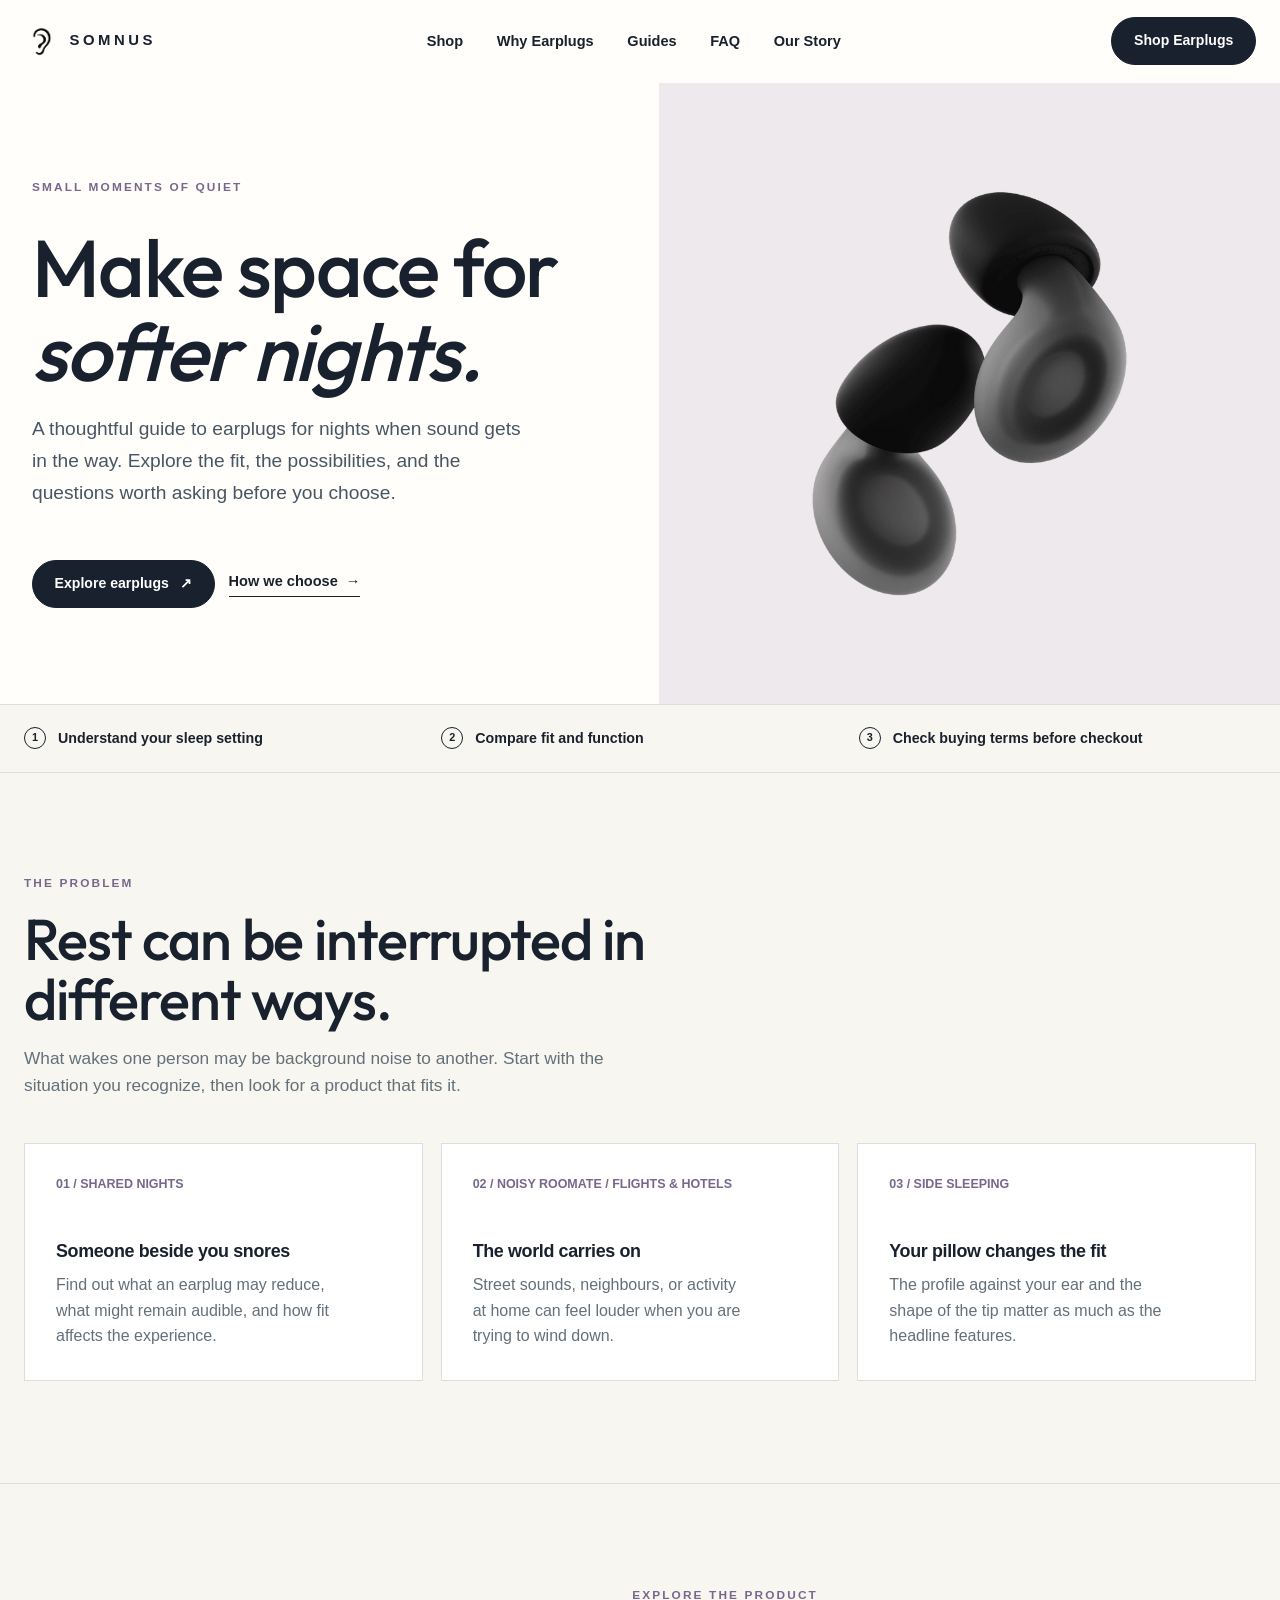
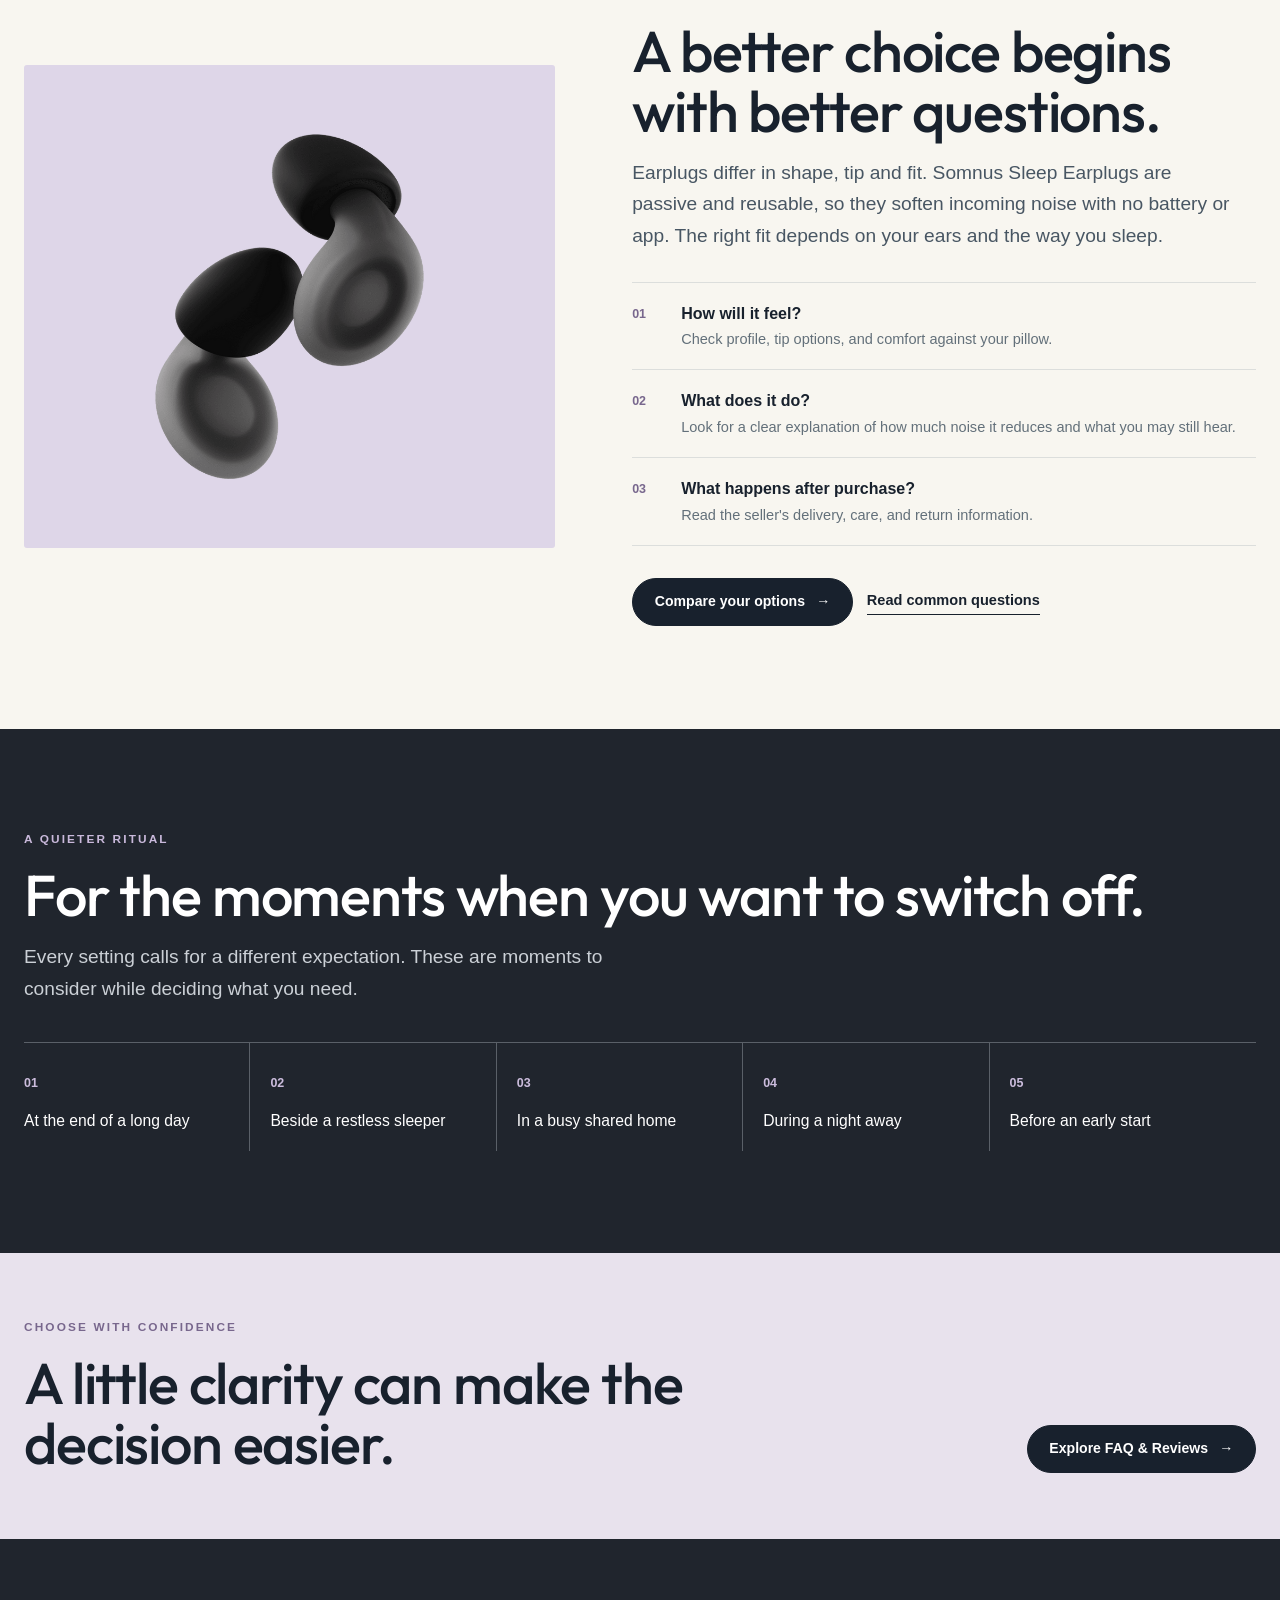
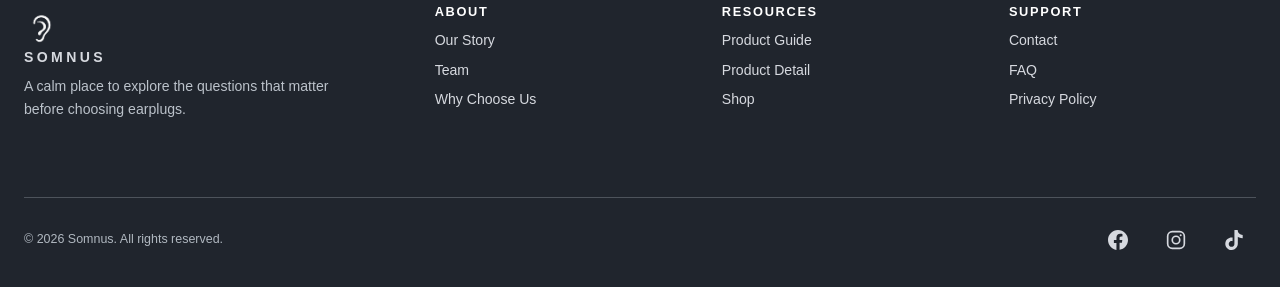
==== index.html @ 913a4a68 "12_nov_removal and updating of content for faq & index pages" ====
<!doctype html>
<html lang="en" class="no-js">
<head>
  <meta charset="utf-8">
  <meta name="viewport" content="width=device-width,initial-scale=1">
  <meta name="description" content="Explore earplugs, understand fit and sound expectations, and choose a calmer bedtime routine with clear answers before you buy.">
  <title>Somnus | A quieter night starts here</title>
  <link rel="icon" type="image/png" href="images/ear-mark.png">
  <link rel="preconnect" href="https://fonts.googleapis.com">
  <link rel="preconnect" href="https://fonts.gstatic.com" crossorigin>
  <link rel="stylesheet" href="https://fonts.googleapis.com/css2?family=Outfit:wght@400..700&amp;display=swap">
  <link rel="stylesheet" href="styles/site.css">
  <script src="js/main.js" defer></script>
</head>
<body>
  <a class="skip-link" href="#main">Skip to content</a>
  <header class="site-header" data-site-header>
    <nav class="navbar glass" aria-label="Main">
      <button class="navbar__toggle" type="button" aria-expanded="false" aria-controls="site-menu" hidden>
        <span class="navbar__toggle-icon" aria-hidden="true"></span>
        <span class="navbar__toggle-label visually-hidden">Menu</span>
      </button>
      <a class="navbar__logo" href="index.html">
        <img class="navbar__logo-img" src="images/ear-mark.png" alt="Somnus home" width="120" height="32">
        <span class="navbar__logo-text" aria-hidden="true">Somnus</span>
      </a>
      <div class="navbar__menu" id="site-menu">
        <ul class="navbar__links">
          <li class="navbar__item"><a class="navbar__link" href="shop.html">Shop</a></li>
          <li class="navbar__item"><a class="navbar__link" href="why-choose-us.html">Why Earplugs</a></li>
          <li class="navbar__item"><a class="navbar__link" href="product-guide.html">Guides</a></li>
          <li class="navbar__item"><a class="navbar__link" href="faq-reviews.html">FAQ</a></li>
          <li class="navbar__item"><a class="navbar__link" href="our-story.html">Our Story</a></li>
        </ul>
      </div>
      <a class="navbar__cta btn btn--primary" href="product-detail.html">Shop Earplugs</a>
    </nav>
  </header>
  <main id="main">
    <section class="hero" aria-labelledby="hero-title">
      <div class="hero-copy">
        <span class="eyebrow">Small moments of quiet</span>
        <h1 id="hero-title">Make space for <em>softer nights.</em></h1>
        <p class="lead">A thoughtful guide to earplugs for nights when sound gets in the way. Explore the fit, the possibilities, and the questions worth asking before you choose.</p>
        <div class="actions"><a class="button dark" href="#earplugs">Explore earplugs <span aria-hidden="true">↗</span></a><a class="text-link" href="why-choose-us.html">How we choose <span aria-hidden="true">→</span></a></div>
      </div>
      <div class="hero-art">
        <img src="images/product/dream-black-1.png">
      </div>
    </section>
    <div class="trust-strip" aria-label="What this website helps you do">
      <div class="wrap trust-inner">
        <div class="trust-item"><b aria-hidden="true">1</b>Understand your sleep setting</div>
        <div class="trust-item"><b aria-hidden="true">2</b>Compare fit and function</div>
        <div class="trust-item"><b aria-hidden="true">3</b>Check buying terms before checkout</div>
      </div>
    </div>
    <section class="section" aria-labelledby="moments-heading">
      <div class="wrap">
        <div class="section-head"><span class="eyebrow">The problem</span><h2 id="moments-heading">Rest can be interrupted in different ways.</h2><p>What wakes one person may be background noise to another. Start with the situation you recognize, then look for a product that fits it.</p></div>
        <div class="cards-3">
          <article class="scenario"><span class="num">01 / SHARED NIGHTS</span><div><h3>Someone beside you snores</h3><p>Find out what an earplug may reduce, what might remain audible, and how fit affects the experience.</p></div></article>
          <article class="scenario"><span class="num">02 / NOISY ROOMATE / FLIGHTS & HOTELS</span><div><h3>The world carries on</h3><p>Street sounds, neighbours, or activity at home can feel louder when you are trying to wind down.</p></div></article>
          <article class="scenario"><span class="num">03 / SIDE SLEEPING</span><div><h3>Your pillow changes the fit</h3><p>The profile against your ear and the shape of the tip matter as much as the headline features.</p></div></article>
        </div>
      </div>
    </section>
    <section class="section thin-rule" id="earplugs" aria-labelledby="product-heading">
      <div class="wrap feature-split">
        <div class="feature-art"><img src="images/product/dream-black-1.png" loading="lazy" alt="Unbranded earplug concept showing the outer shape and soft ear tips"></div>
        <div>
          <span class="eyebrow">Explore the product</span>
          <h2 id="product-heading">A better choice begins with better questions.</h2>
          <p class="lead">Earplugs differ in shape, tip and fit. Somnus Sleep Earplugs are passive and reusable, so they soften incoming noise with no battery or app. The right fit depends on your ears and the way you sleep.</p>
          <ol class="feature-list">
            <li><span class="number">01</span><div><strong>How will it feel?</strong><p>Check profile, tip options, and comfort against your pillow.</p></div></li>
            <li><span class="number">02</span><div><strong>What does it do?</strong><p>Look for a clear explanation of how much noise it reduces and what you may still hear.</p></div></li>
            <li><span class="number">03</span><div><strong>What happens after purchase?</strong><p>Read the seller's delivery, care, and return information.</p></div></li>
          </ol>
          <div class="actions"><a class="button dark" href="why-choose-us.html">Compare your options <span aria-hidden="true">→</span></a><a class="text-link" href="faq-reviews.html">Read common questions</a></div>
        </div>
      </div>
    </section>
    <section class="section dark-panel" aria-labelledby="night-heading">
      <div class="wrap">
        <span class="eyebrow light">A quieter ritual</span><h2 id="night-heading">For the moments when you want to switch off.</h2>
        <p class="lead">Every setting calls for a different expectation. These are moments to consider while deciding what you need.</p>
        <div class="moments">
          <div class="moment"><span>01</span><p>At the end of a long day</p></div>
          <div class="moment"><span>02</span><p>Beside a restless sleeper</p></div>
          <div class="moment"><span>03</span><p>In a busy shared home</p></div>
          <div class="moment"><span>04</span><p>During a night away</p></div>
          <div class="moment"><span>05</span><p>Before an early start</p></div>
        </div>
      </div>
    </section>
    <section class="cta-band" aria-labelledby="cta-title">
      <div class="wrap cta-inner"><div><span class="eyebrow">Choose with confidence</span><h2 id="cta-title">A little clarity can make the decision easier.</h2></div><a class="button dark" href="faq-reviews.html">Explore FAQ &amp; Reviews <span aria-hidden="true">→</span></a></div>
    </section>
  </main>
  <footer class="footer">
    <div class="wrap">
      <div class="footer-top">
        <div>
          <a class="brand" href="index.html"><img src="images/ear-mark.png" alt="">SOMNUS</a>
          <p>A calm place to explore the questions that matter before choosing earplugs.</p>
        </div>
        <div>
          <h3>About</h3>
          <a href="our-story.html">Our Story</a>
          <a href="team.html">Team</a>
          <a href="why-choose-us.html">Why Choose Us</a>
        </div>
        <div>
          <h3>Resources</h3>
          <a href="product-guide.html">Product Guide</a>
          <a href="product-detail.html">Product Detail</a>
          <a href="shop.html">Shop</a>
        </div>
        <div>
          <h3>Support</h3>
          <a href="contact.html">Contact</a>
          <a href="faq-reviews.html">FAQ</a>
          <a href="privacy-policy.html">Privacy Policy</a>
        </div>
      </div>
      <div class="footer-bottom">
        <span>&copy; 2026 Somnus. All rights reserved.</span>
        <div class="footer-social">
          <a href="#" aria-label="Somnus on Facebook"><svg viewBox="0 0 24 24" width="20" height="20" fill="currentColor" aria-hidden="true"><path d="M24 12.073c0-6.627-5.373-12-12-12s-12 5.373-12 12c0 5.99 4.388 10.954 10.125 11.854v-8.385H7.078v-3.47h3.047V9.43c0-3.007 1.792-4.795 4.533-4.795 1.312 0 2.686.235 2.686.235v2.953H15.83c-1.491 0-1.956.925-1.956 1.874v2.25h3.328l-.532 3.47h-2.796v8.385C19.612 23.027 24 18.062 24 12.073z"/></svg></a>
          <a href="#" aria-label="Somnus on Instagram"><svg viewBox="0 0 24 24" width="20" height="20" fill="none" stroke="currentColor" stroke-width="2" aria-hidden="true"><rect x="2" y="2" width="20" height="20" rx="5.5"/><circle cx="12" cy="12" r="4.5"/><circle cx="17.6" cy="6.4" r="1.2" fill="currentColor" stroke="none"/></svg></a>
          <a href="#" aria-label="Somnus on TikTok"><svg viewBox="0 0 24 24" width="20" height="20" fill="currentColor" aria-hidden="true"><path d="M12.525.02c1.31-.02 2.61-.01 3.91-.02.08 1.53.63 3.09 1.75 4.17 1.12 1.11 2.7 1.62 4.24 1.79v4.03c-1.44-.05-2.89-.35-4.2-.97-.57-.26-1.1-.59-1.62-.93-.01 2.92.01 5.84-.02 8.75-.08 1.4-.54 2.79-1.35 3.94-1.31 1.92-3.58 3.17-5.91 3.21-1.43.08-2.86-.31-4.08-1.03-2.02-1.19-3.44-3.37-3.65-5.71-.02-.5-.03-1-.01-1.49.18-1.9 1.12-3.72 2.58-4.96 1.66-1.44 3.98-2.13 6.15-1.72.02 1.48-.04 2.96-.04 4.44-.99-.32-2.15-.23-3.02.37-.63.41-1.11 1.04-1.36 1.75-.21.51-.15 1.07-.14 1.61.24 1.64 1.82 3.02 3.5 2.87 1.12-.01 2.19-.66 2.77-1.61.19-.33.4-.67.41-1.06.1-1.79.06-3.57.07-5.36.01-4.03-.01-8.05.02-12.07z"/></svg></a>
        </div>
      </div>
    </div>
  </footer>
</body>
</html>
---- styles/site.css ----
:root {
  --ink:#18212d; --muted:#63707a; --cream:#f8f6f0; --paper:#fffefa;
  --line:#dcdedc; --lavender:#ded6e8; --lavender-deep:#78678d; --sage:#e7ebe3;
  --night:#20252d; --font-display:Outfit,ui-sans-serif,-apple-system,BlinkMacSystemFont,"Segoe UI",sans-serif; --white:#fff; --max:1240px;
}
* { box-sizing:border-box; }
html { scroll-behavior:smooth; }
body { margin:0; color:var(--ink); background:var(--cream); font-family:Inter,ui-sans-serif,-apple-system,BlinkMacSystemFont,"Segoe UI",sans-serif; line-height:1.6; }
img { display:block; max-width:100%; }
a { color:inherit; }
button { font:inherit; }
:focus-visible { outline:3px solid var(--lavender-deep); outline-offset:4px; }
.skip-link { position:absolute; top:-4rem; left:1rem; z-index:100; background:var(--ink); color:white; padding:.6rem 1rem; }
.skip-link:focus { top:1rem; }
.wrap { width:min(calc(100% - 48px),var(--max)); margin-inline:auto; }
.site-header { position:sticky; top:0; z-index:50; background:rgba(248,246,240,.96); backdrop-filter:blur(12px); border-bottom:1px solid var(--line); }
.header-inner { height:82px; display:flex; justify-content:space-between; align-items:center; gap:2rem; }
.brand { display:inline-flex; gap:.65rem; align-items:center; text-decoration:none; font-weight:750; font-size:.93rem; letter-spacing:.24em; white-space:nowrap; }
.brand img { width:35px; height:35px; object-fit:contain; }
.nav { display:flex; align-items:center; gap:2.1rem; }
.nav a:not(.button) { font-size:.91rem; font-weight:600; text-decoration:none; padding:8px 0; border-bottom:1px solid transparent; }
.nav a:not(.button):hover,.nav a[aria-current="page"] { border-color:var(--ink); }
.menu-toggle { display:none; background:none; border:0; padding:10px; cursor:pointer; }
.menu-toggle span { display:block; width:24px; height:2px; background:var(--ink); margin:5px 0; }
.button { display:inline-flex; align-items:center; justify-content:center; gap:.7rem; min-height:48px; padding:.75rem 1.35rem; border-radius:100px; font-size:.88rem; font-weight:700; line-height:1.1; text-decoration:none; border:1px solid var(--ink); cursor:pointer; transition:transform .2s,background .2s,color .2s; }
.button:hover { transform:translateY(-2px); }
.button.dark { background:var(--ink); color:white; }
.button.dark:hover { background:#3c4653; }
.button.light { background:transparent; color:var(--ink); }
.button.light:hover { background:var(--paper); }
.button.white { background:white; color:var(--ink); border-color:white; }
.eyebrow { display:block; color:var(--lavender-deep); text-transform:uppercase; font-weight:800; letter-spacing:.18em; font-size:.74rem; line-height:1.4; }
.eyebrow.light { color:#c9b9db; }
h1,h2,h3,p { margin-top:0; }
h1,h2,.display { font-family:var(--font-display); font-weight:500; letter-spacing:-.02em; line-height:1.04; }
h1 { font-size:clamp(3.6rem,6.3vw,6.7rem); margin:.38em 0 .24em; }
h2 { font-size:clamp(2.8rem,4.5vw,4.8rem); margin:.3em 0 .28em; }
h3 { font-size:1.12rem; line-height:1.3; margin-bottom:.55rem; letter-spacing:-.02em; }
.lead { font-size:clamp(1.08rem,1.5vw,1.3rem); line-height:1.65; color:#485663; max-width:600px; }
.muted { color:var(--muted); }
.section { padding:clamp(74px,8vw,120px) 0; }
.section-tight { padding:72px 0; }
.section-head { max-width:720px; margin-bottom:43px; }
.section-head p { color:var(--muted); max-width:590px; font-size:1.08rem; }
.actions { display:flex; align-items:center; flex-wrap:wrap; gap:14px; margin-top:32px; }
.text-link { display:inline-flex; align-items:center; gap:.5rem; font-size:.91rem; text-decoration:none; font-weight:700; border-bottom:1px solid var(--ink); padding-bottom:2px; }
.text-link:hover { gap:.8rem; }
.thin-rule { border-top:1px solid var(--line); }
.hero { min-height:690px; display:grid; grid-template-columns:1.03fr .97fr; align-items:stretch; background:var(--paper); }
.hero-copy { display:flex; flex-direction:column; justify-content:center; padding:clamp(54px,7vw,112px) max(32px,calc((100vw - var(--max)) / 2)); padding-right:clamp(25px,3.8vw,70px); }
.hero-copy > * { max-width:620px; }
.hero-art { min-height:600px; background:#eee9ed; overflow:hidden; position:relative; }
.hero-art img { width:100%; height:100%; object-fit:cover; object-position:center; }
.hero-art .art-caption { position:absolute; bottom:24px; right:25px; background:rgba(255,254,250,.92); border:1px solid rgba(255,255,255,.8); padding:9px 13px; border-radius:100px; color:#56616c; font-size:.72rem; font-weight:650; letter-spacing:.03em; }
.hero .lead { max-width:490px; }
.trust-strip { padding:22px 0; border-top:1px solid var(--line); border-bottom:1px solid var(--line); background:var(--cream); }
.trust-inner { display:grid; grid-template-columns:repeat(3,1fr); gap:20px; }
.trust-item { display:flex; gap:12px; align-items:center; font-size:.89rem; font-weight:650; }
.trust-item b { width:22px; height:22px; border:1px solid var(--ink); border-radius:50%; display:grid; place-items:center; font-size:.68rem; flex:none; }
.cards-3 { display:grid; grid-template-columns:repeat(3,1fr); gap:18px; }
.scenario { background:#fff; border:1px solid var(--line); padding:31px; min-height:238px; display:flex; flex-direction:column; justify-content:space-between; }
.scenario .num { color:var(--lavender-deep); font-size:.78rem; font-weight:800; }
.scenario p { color:var(--muted); margin:0; max-width:275px; }
.feature-split { display:grid; grid-template-columns:.92fr 1.08fr; gap:clamp(36px,6vw,100px); align-items:center; }
.feature-art { background:var(--lavender); border-radius:3px; overflow:hidden; aspect-ratio:1.1; }
.feature-art img { width:100%; height:100%; object-fit:cover; }
.feature-list { margin:30px 0; padding:0; list-style:none; border-top:1px solid var(--line); }
.feature-list li { display:grid; grid-template-columns:35px 1fr; gap:14px; padding:18px 0; border-bottom:1px solid var(--line); }
.feature-list .number { font-size:.78rem; color:var(--lavender-deep); font-weight:800; padding-top:4px; }
.feature-list strong { display:block; font-size:1rem; margin-bottom:2px; }
.feature-list p { color:var(--muted); font-size:.91rem; margin:0; }
.dark-panel { background:var(--night); color:white; }
.dark-panel p { color:#cbd0d6; }
.moments { display:grid; grid-template-columns:repeat(5,1fr); border-top:1px solid #5a6068; margin-top:38px; }
.moment { padding:26px 22px 5px 0; border-right:1px solid #5a6068; margin-right:20px; }
.moment:last-child { border-right:0; }
.moment span { color:#ccbddd; font-size:.78rem; font-weight:800; }
.moment p { color:white; margin:13px 0; font-size:.98rem; }
.cta-band { background:#e8e2ed; padding:66px 0; }
.cta-inner { display:flex; align-items:end; justify-content:space-between; gap:30px; }
.cta-inner h2 { max-width:700px; margin-bottom:0; }
.page-hero { padding:100px 0 80px; background:var(--paper); }
.page-hero .lead { max-width:680px; }
.page-hero .hero-grid { display:grid; grid-template-columns:1.1fr .9fr; gap:60px; align-items:center; }
.page-hero .hero-grid h1 { font-size:clamp(3.8rem,6vw,6.1rem); }
.page-image { aspect-ratio:1.12; overflow:hidden; background:#eee9ed; }
.page-image img { width:100%; height:100%; object-fit:cover; }
.principles { display:grid; grid-template-columns:repeat(3,1fr); gap:18px; }
.principle { padding:34px; border:1px solid var(--line); background:var(--paper); }
.principle .index { font-size:.75rem; font-weight:800; color:var(--lavender-deep); }
.principle h3 { margin-top:38px; }
.principle p { margin:0; color:var(--muted); font-size:.94rem; }
.table-wrap { overflow-x:auto; border:1px solid var(--line); background:var(--paper); }
table { border-collapse:collapse; width:100%; min-width:650px; text-align:left; }
th,td { padding:21px 22px; border-bottom:1px solid var(--line); vertical-align:top; width:25%; }
th { background:#efedf2; font-size:.88rem; }
td { font-size:.92rem; color:#4d5965; }
td:first-child { font-weight:700; color:var(--ink); }
tr:last-child td { border-bottom:0; }
.table-note { margin-top:15px; font-size:.82rem; color:var(--muted); }
.editorial { display:grid; grid-template-columns:repeat(3,1fr); gap:38px; }
.editorial article { border-top:2px solid var(--ink); padding-top:22px; }
.editorial p { color:var(--muted); }
.fit-callout { background:var(--sage); padding:55px; display:grid; grid-template-columns:1fr 1fr; align-items:center; gap:50px; }
.fit-callout h2 { font-size:clamp(2.5rem,4vw,4.4rem); }
.faq-header { padding:90px 0 65px; background:var(--paper); }
.faq-header h1 { font-size:clamp(3.8rem,6vw,6rem); max-width:900px; }
.anchor-nav { display:flex; flex-wrap:wrap; gap:10px; margin-top:35px; }
.anchor-nav a { display:inline-block; border:1px solid var(--line); border-radius:100px; padding:10px 17px; font-size:.82rem; font-weight:700; text-decoration:none; }
.anchor-nav a:hover { background:var(--lavender); }
.faq-layout { display:grid; grid-template-columns:270px 1fr; gap:50px; }
.faq-layout aside { position:sticky; top:115px; align-self:start; }
.faq-layout aside a { display:block; text-decoration:none; color:var(--muted); padding:8px 0; font-size:.85rem; }
.faq-layout aside a:hover { color:var(--ink); }
.faq-group { padding-bottom:55px; scroll-margin-top:110px; }
.faq-group h2 { font-size:2.5rem; margin:0 0 25px; }
details { border-top:1px solid var(--line); }
details:last-child { border-bottom:1px solid var(--line); }
summary { list-style:none; cursor:pointer; padding:21px 38px 21px 0; position:relative; font-weight:650; line-height:1.4; }
summary::-webkit-details-marker { display:none; }
summary:after { content:'+'; position:absolute; right:8px; top:17px; font-size:1.6rem; line-height:1; font-weight:300; }
details[open] summary:after { content:'−'; }
details p { color:var(--muted); margin:0 0 22px; max-width:760px; }
.review-panel { background:#ece7f0; padding:42px; border-radius:3px; display:grid; grid-template-columns:1.2fr .8fr; align-items:center; gap:40px; }
.review-panel p { color:#596574; }
.policy-grid { display:grid; grid-template-columns:repeat(3,1fr); gap:16px; }
.policy-card { padding:28px; background:var(--paper); border:1px solid var(--line); min-height:205px; }
.policy-card p { margin-bottom:0; color:var(--muted); font-size:.91rem; }
.note { padding:20px 24px; border-left:3px solid var(--lavender-deep); background:#f1eef4; color:#4f5b65; font-size:.89rem; }
.footer { background:var(--night); color:white; padding:65px 0 25px; }
.footer-top { display:grid; grid-template-columns:1.5fr 1fr 1fr 1fr; gap:40px; }
.footer .brand img { filter:invert(1); }
.footer p { max-width:340px; color:#bbc2ca; font-size:.88rem; }
.footer h3 { font-family:inherit; font-size:.8rem; text-transform:uppercase; letter-spacing:.13em; }
.footer a { display:block; color:#d6d9df; text-decoration:none; font-size:.88rem; margin:7px 0; }
.footer a:hover { color:white; text-decoration:underline; }
.footer-bottom { margin-top:62px; padding-top:20px; border-top:1px solid #4d535b; display:flex; justify-content:space-between; align-items:center; gap:20px; color:#b0b8c0; font-size:.78rem; }
.footer-social { display:flex; gap:14px; }
.footer-social a { display:inline-flex; align-items:center; justify-content:center; width:44px; height:44px; margin:0; }
.team-table-wrap { margin-top:32px; overflow-x:auto; }
.team-table { width:100%; min-width:520px; border-collapse:collapse; }
.team-table th,.team-table td { padding:14px 16px; border-bottom:1px solid var(--line); text-align:left; }
.team-table th { font-size:.8rem; text-transform:uppercase; letter-spacing:.13em; }
@media (max-width:950px) {
  .nav { gap:1.1rem; }
  .hero { grid-template-columns:1fr 1fr; }
  .hero-copy { padding:60px 35px; }
  .cards-3,.principles,.policy-grid { grid-template-columns:repeat(2,1fr); }
  .feature-split,.page-hero .hero-grid { gap:35px; }
  .moments { grid-template-columns:repeat(3,1fr); }
  .moment:nth-child(3) { border-right:0; }
}
@media (max-width:700px) {
  .wrap { width:min(calc(100% - 36px),var(--max)); }
  .header-inner { height:70px; }
  .menu-toggle { display:block; margin-left:auto; }
  .nav { display:none; position:absolute; top:70px; left:0; right:0; background:var(--cream); border-bottom:1px solid var(--line); padding:18px; flex-direction:column; align-items:stretch; gap:5px; box-shadow:0 12px 20px #18212d12; }
  .nav.is-open { display:flex; }
  .nav a:not(.button) { padding:13px 6px; }
  .nav .button { width:100%; margin-top:10px; }
  .hero,.feature-split,.page-hero .hero-grid,.fit-callout,.faq-layout,.review-panel { grid-template-columns:1fr; }
  .hero-copy { padding:72px 24px 55px; }
  .hero-art { min-height:350px; }
  h1 { font-size:clamp(3.35rem,13vw,5rem); }
  .trust-inner,.cards-3,.principles,.policy-grid,.editorial,.footer-top { grid-template-columns:1fr; }
  .trust-inner { gap:12px; }
  .scenario { min-height:190px; }
  .feature-art { order:-1; }
  .moments { grid-template-columns:repeat(2,1fr); }
  .moment:nth-child(3) { border-right:1px solid #5a6068; }
  .moment:nth-child(even) { border-right:0; }
  .cta-inner { display:block; }
  .cta-inner .button { margin-top:28px; }
  .page-hero,.faq-header { padding:65px 0 55px; }
  .page-image { order:-1; aspect-ratio:1.45; }
  .fit-callout { padding:32px; }
  .faq-layout aside { display:none; }
  .review-panel { padding:30px; }
  .footer-bottom { flex-direction:column; align-items:flex-start; }
}
@media (prefers-reduced-motion:reduce) { html { scroll-behavior:auto; } .button { transition:none; } }


/* ===== product-guide, product-detail, contact pages =====
   Everything below is additive and only targets classes used on those pages.
   Colours come from the variables at the top of this file; buttons, links,
   eyebrows, leads and the footer repeat the look of the rules above. */
.page { --glass:rgba(255,254,250,.62); --glass-line:rgba(220,222,220,.8); --error:#a3302a; --success:#3f6b4f; }
.page [id] { scroll-margin-top:110px; }
@media (max-width:700px) { html.has-buy-bar body { padding-bottom:calc(84px + env(safe-area-inset-bottom)); } }
.main { background:radial-gradient(60rem 40rem at 95% 12rem,#ded6e870,transparent 70%),radial-gradient(50rem 40rem at 0 55%,#e7ebe390,transparent 70%); }
.main:focus { outline:none; }
.visually-hidden { position:absolute; width:1px; height:1px; margin:-1px; padding:0; overflow:hidden; clip-path:inset(50%); white-space:nowrap; border:0; }
.glass { background:var(--glass); -webkit-backdrop-filter:blur(14px) saturate(1.2); backdrop-filter:blur(14px) saturate(1.2); border:1px solid var(--glass-line); border-radius:3px; box-shadow:0 10px 30px #18212d0d; }

/* Layout: the sections have no .wrap, so they size themselves */
.breadcrumb,.product-hero,.expectations,.story,.in-box,.compare,.stories,.faq-teaser,.guide-section,.quick-help,.contact { width:min(calc(100% - 48px),var(--max)); margin-inline:auto; }
.expectations,.story,.in-box,.compare,.stories,.faq-teaser,.guide-section,.quick-help,.contact { padding:clamp(56px,6vw,88px) 0; }
.gallery__stage,.steps__media,.in-box__media,.sound-compare,.testimonial,.guide-section__media { margin:0; }
.breadcrumb__list,.gallery__thumbs,.buy-panel__facts,.expectations__list,.story__steps,.in-box__list,.stories__list,.steps,.three-nights__list,.care-steps,.quick-help__list,.navbar__links { margin:0; padding:0; list-style:none; }
.expectations__title,.story__title,.in-box__title,.compare__title,.stories__title,.faq-teaser__title,.guide-section__title,.quick-help__title,.three-nights__title,.contact__title,.contact-details__title,.cta-band__title { font-size:clamp(2.2rem,3.6vw,3.4rem); }
.contact__title,.contact-details__title,.three-nights__title { font-size:clamp(1.9rem,2.6vw,2.5rem); margin-top:0; }
.guide-section__lead,.expectations__lead,.story__lead,.compare__lead,.buy-panel__lead,.guide-hero__lead,.contact-hero__lead,.three-nights__lead,.cta-band__text { font-size:clamp(1.02rem,1.3vw,1.15rem); line-height:1.65; color:#485663; max-width:640px; }
.guide-hero__eyebrow,.buy-panel__eyebrow,.story__eyebrow { display:block; color:var(--lavender-deep); text-transform:uppercase; font-weight:800; letter-spacing:.18em; font-size:.74rem; line-height:1.4; margin-bottom:0; }

/* Buttons and links: same look as .button / .text-link */
.btn { display:inline-flex; align-items:center; justify-content:center; gap:.7rem; min-height:48px; padding:.75rem 1.35rem; border-radius:100px; font-size:.88rem; font-weight:700; line-height:1.1; text-decoration:none; border:1px solid var(--ink); cursor:pointer; transition:transform .2s,background .2s,color .2s; }
.btn:hover { transform:translateY(-2px); }
.btn--primary { background:var(--ink); color:white; }
.btn--primary:hover { background:#3c4653; }
.btn--secondary { background:transparent; color:var(--ink); }
.btn--secondary:hover { background:var(--paper); }
.btn--buy { display:flex; flex-direction:column; gap:.3rem; width:100%; min-height:58px; font-size:1rem; }
.btn__hint { font-size:.72rem; font-weight:500; opacity:.8; }
.link-arrow { display:inline-flex; align-items:center; gap:.5rem; font-size:.91rem; text-decoration:none; font-weight:700; border-bottom:1px solid var(--ink); padding-bottom:2px; }
.link-arrow:hover { gap:.8rem; }

/* Header */
.site-header.is-scrolled { box-shadow:0 8px 20px #18212d12; }
.navbar { position:relative; width:min(calc(100% - 48px),var(--max)); height:82px; margin-inline:auto; display:flex; align-items:center; justify-content:space-between; gap:2rem; }
.navbar.glass { background:none; border:0; box-shadow:none; -webkit-backdrop-filter:none; backdrop-filter:none; }
.navbar__logo { display:inline-flex; gap:.65rem; align-items:center; text-decoration:none; font-weight:750; font-size:.93rem; letter-spacing:.24em; white-space:nowrap; }
.navbar__logo-img { width:35px; height:35px; object-fit:contain; }
.navbar__logo-text { text-transform:uppercase; }
.navbar__links { display:flex; align-items:center; gap:2.1rem; }
.navbar__link { font-size:.91rem; font-weight:600; text-decoration:none; padding:8px 0; border-bottom:1px solid transparent; }
.navbar__link:hover,.navbar__link[aria-current="page"] { border-color:var(--ink); }
.navbar__cta { flex:none; }
.navbar__toggle { display:none; align-items:center; gap:.5rem; min-height:44px; background:none; border:0; padding:10px; cursor:pointer; font-size:.85rem; font-weight:700; color:var(--ink); }
.navbar__toggle-icon { display:block; width:22px; height:16px; border-top:2px solid var(--ink); border-bottom:2px solid var(--ink); background:linear-gradient(currentColor,currentColor) center / 100% 2px no-repeat; }
.navbar__toggle[hidden] { display:none; }


/* Forms */
.form { display:grid; gap:18px; }
.form__field { display:grid; gap:6px; }
.form__field--check { grid-template-columns:22px 1fr; column-gap:10px; align-items:start; }
.form__field--check .form__error { grid-column:1 / -1; }
.form__label { font-size:.88rem; font-weight:700; }
.form__check-label { font-size:.85rem; line-height:1.5; }
.form__optional,.form__hint { color:var(--muted); font-size:.82rem; font-weight:400; margin:0; }
.form__input,.form__select,.form__textarea { width:100%; min-height:48px; padding:.7rem .9rem; font:inherit; font-size:1rem; color:var(--ink); background:var(--paper); border:1px solid #aeb4b6; border-radius:3px; }
.form__textarea { min-height:150px; resize:vertical; }
.form__checkbox { width:20px; height:20px; margin:2px 0 0; accent-color:var(--lavender-deep); }
.form__error { margin:0; color:var(--error); font-size:.82rem; font-weight:600; }
.form__error:empty,.form__status:empty { display:none; }
.form__input.is-invalid,.form__select.is-invalid,.form__textarea.is-invalid,.form__checkbox.is-invalid { border-color:var(--error); outline:1px solid var(--error); }
.form__status { margin:0; font-size:.9rem; font-weight:600; }
.is-success .form__status { color:var(--success); }
.form__submit { justify-self:start; }
.form__noscript { margin:0; font-size:.85rem; }

/* product-detail */
.breadcrumb { padding:22px 0 0; font-size:.82rem; color:var(--muted); }
.breadcrumb__list { display:flex; flex-wrap:wrap; gap:.5rem; }
.breadcrumb__item:not(:last-child)::after { content:'/'; margin-left:.5rem; }
.breadcrumb__link:hover { color:var(--ink); }
.product-hero { display:grid; grid-template-columns:1.05fr .95fr; gap:clamp(28px,4vw,60px); align-items:start; padding:28px 0 clamp(56px,6vw,88px); }
.product-hero__gallery { position:sticky; top:106px; }
.gallery__stage { aspect-ratio:1; overflow:hidden; background:#eee9ed; border-radius:3px; }
.gallery__main { width:100%; height:100%; object-fit:cover; }
.gallery__thumbs { display:grid; grid-template-columns:repeat(5,1fr); gap:10px; margin-top:12px; }
.gallery__thumb { display:block; border:1px solid var(--line); border-radius:3px; overflow:hidden; }
.gallery__thumb[aria-current="true"] { border-color:var(--ink); box-shadow:0 0 0 1px var(--ink); }
.gallery__thumb-img { width:100%; aspect-ratio:1; height:auto; object-fit:cover; }
.buy-panel { padding:clamp(24px,3vw,38px); }
.buy-panel__title { font-size:clamp(2.4rem,3.8vw,3.6rem); margin:.3em 0 .25em; }
.buy-panel__facts { margin:20px 0; border-top:1px solid var(--line); }
.buy-panel__fact { padding:10px 0; border-bottom:1px solid var(--line); font-size:.91rem; }
.award { font-weight:700; color:var(--lavender-deep); }
.swatches { margin:0 0 20px; padding:0; border:0; }
.swatches__legend { padding:0; font-size:.88rem; font-weight:700; }
.swatches__current { font-weight:500; color:var(--muted); }
.swatches__options { display:flex; flex-wrap:wrap; gap:14px; margin-top:10px; }
.swatch { position:relative; display:inline-flex; align-items:center; gap:8px; min-height:44px; cursor:pointer; font-size:.85rem; }
.swatch__input { position:absolute; opacity:0; width:100%; height:100%; margin:0; cursor:pointer; }
.swatch__dot { width:28px; height:28px; border-radius:50%; border:1px solid #18212d33; background:var(--swatch); }
.swatch--black { --swatch:#23252a; }
.swatch--blue { --swatch:#8fa9c9; }
.swatch--lilac { --swatch:#c6b7dc; }
.swatch--peach { --swatch:#f1c4ad; }
.swatch__input:checked + .swatch__dot { box-shadow:0 0 0 2px var(--cream),0 0 0 4px var(--ink); }
.swatch__input:focus-visible + .swatch__dot { outline:3px solid var(--lavender-deep); outline-offset:5px; }
.swatch__name { font-weight:600; }
.price { margin-bottom:18px; }
.price__amount { margin:0; font-family:var(--font-display); font-size:2.3rem; line-height:1.1; letter-spacing:-.03em; }
.price__currency { font-size:1.2rem; margin-right:.15em; }
.price__note { margin:4px 0 0; color:var(--muted); font-size:.85rem; }
.buy-panel__sizes { margin:10px 0 0; color:var(--muted); font-size:.85rem; }
.trust-note { position:relative; margin-top:20px; padding:14px 16px 14px 46px; border:1px solid #f0d58a; border-radius:3px; background:#fff6db; color:#5c4a12; font-size:.87rem; }
.trust-note__icon { position:absolute; left:16px; top:15px; color:#b7791f; }
.trust-note__title { margin:0 0 4px; font-weight:700; color:var(--ink); }
.trust-note__text { margin:0; }
.buy-panel__deal { margin:16px 0 0; font-size:.85rem; color:var(--muted); }
.expectations { display:grid; grid-template-columns:1fr 1fr; gap:clamp(32px,5vw,80px); align-items:center; }
.expectations__list { margin-top:24px; border-top:1px solid var(--line); }
.expectations__item { padding:14px 0; border-bottom:1px solid var(--line); font-size:.94rem; }
.sound-compare { padding:clamp(22px,3vw,34px); }
.sound-compare__caption { margin-bottom:16px; }
.sound-compare__title { display:block; font-family:var(--font-display); font-size:1.6rem; letter-spacing:-.03em; line-height:1.2; }
.sound-compare__hint { display:block; margin-top:6px; color:var(--muted); font-size:.87rem; }
.sound-compare__toggle { display:grid; grid-template-columns:1fr 1fr; gap:4px; padding:4px; border:1px solid var(--line); border-radius:100px; background:var(--paper); }
.sound-compare__toggle[hidden] { display:none; }
.sound-compare__btn { min-height:44px; border:0; border-radius:100px; background:none; color:var(--ink); font-size:.88rem; font-weight:700; cursor:pointer; transition:background .2s,color .2s; }
.sound-compare__btn[aria-pressed="true"] { background:var(--ink); color:white; }
.sound-compare__status { margin:12px 0 0; color:var(--muted); font-size:.85rem; min-height:1.4em; }
.sound-compare__tracks { display:grid; gap:12px; margin-top:12px; }
.sound-compare__label { margin:0 0 4px; font-size:.82rem; font-weight:700; }
.sound-compare__audio { display:block; width:100%; }
.sound-compare__transcript { margin-top:16px; font-size:.87rem; }
.sound-compare__transcript-toggle { padding-block:14px; font-size:.87rem; }
.story { display:grid; grid-template-columns:1fr 1fr; gap:32px clamp(32px,5vw,80px); align-items:start; }
.story__intro,.story__more { grid-column:1 / -1; }
.story__more { margin:0; }
.story__visuals { position:sticky; top:106px; aspect-ratio:1; overflow:hidden; background:#eee9ed; border-radius:3px; }
.story__visual { width:100%; height:100%; object-fit:cover; }
.js .story__visual { position:absolute; inset:0; opacity:0; transition:opacity .4s; }
.js .story__visual:first-child,.js .story__visual.is-active { opacity:1; }
.js .story__visuals:has(.is-active) .story__visual:not(.is-active) { opacity:0; }
.story__steps { display:grid; gap:18px; }
.story__step { padding:clamp(22px,3vw,34px); transition:border-color .3s; }
.story__step.is-active { border-color:var(--lavender-deep); }
.story__step-text { margin:0; color:var(--muted); font-size:.94rem; }
.in-box { display:grid; grid-template-columns:.92fr 1.08fr; gap:clamp(32px,5vw,80px); align-items:center; }
.in-box__media { aspect-ratio:1.1; overflow:hidden; background:var(--lavender); border-radius:3px; }
.in-box__img { width:100%; height:100%; object-fit:cover; }
.in-box__list { display:grid; gap:10px; margin-top:20px; }
.in-box__item { padding:14px 18px; font-size:.94rem; }
.in-box__note { margin:16px 0 0; color:var(--muted); font-size:.85rem; }
.compare__scroll { overflow-x:auto; border:1px solid var(--line); background:var(--paper); }
.compare__caption { padding:16px 22px; text-align:left; color:var(--muted); font-size:.85rem; }
th.compare__col--featured { background:var(--lavender); }
td.compare__col--featured { background:#f1eef4; color:var(--ink); }
.compare__footnote { margin:15px 0 0; font-size:.82rem; color:var(--muted); }
.stories__list { display:grid; grid-template-columns:repeat(3,1fr); gap:18px; margin-top:24px; }
.stories__item,.testimonial { height:100%; }
.testimonial { display:flex; flex-direction:column; justify-content:space-between; gap:18px; padding:28px; }
.testimonial__quote { margin:0; font-size:.98rem; }
.testimonial__cite { color:var(--muted); font-size:.82rem; font-weight:650; }
.faq-teaser__list { margin-top:24px; }
.faq-teaser__answer { color:var(--muted); }
.faq-teaser__more { margin:24px 0 0; }
.buy-bar { display:none; }

/* product-guide */
.guide-hero,.contact-hero { padding:100px max(24px,calc((100% - var(--max)) / 2)) 80px; background:var(--paper); }
.guide-hero__title,.contact-hero__title { font-size:clamp(3.2rem,6vw,6rem); }
.guide-hero__actions { display:flex; align-items:center; flex-wrap:wrap; gap:14px; margin:32px 0 0; }
.guide-section__media { margin-top:24px; aspect-ratio:16 / 9; overflow:hidden; background:#eee9ed; border-radius:3px; }
.guide-section__img { width:100%; height:100%; object-fit:cover; }
.steps { display:grid; grid-template-columns:repeat(3,1fr); gap:18px; margin-top:28px; counter-reset:step; }
.steps__item { padding:24px; counter-increment:step; }
.steps__item::before { content:counter(step,decimal-leading-zero); display:block; margin-bottom:10px; color:var(--lavender-deep); font-size:.78rem; font-weight:800; }
.steps__media { margin-bottom:14px; aspect-ratio:1.3; overflow:hidden; background:#eee9ed; border-radius:3px; }
.steps__img { width:100%; height:100%; object-fit:cover; }
.steps__text { margin:0; color:var(--muted); font-size:.94rem; }
.tip-finder__form { display:grid; gap:24px; margin-top:24px; padding:clamp(22px,3vw,34px); }
.tip-finder__question { margin:0; padding:0; border:0; }
.tip-finder__legend { padding:0; margin-bottom:10px; font-weight:700; }
.tip-finder__option { display:flex; align-items:center; gap:10px; min-height:48px; margin-top:8px; padding:10px 14px; border:1px solid var(--line); border-radius:3px; background:var(--paper); cursor:pointer; font-size:.94rem; }
.tip-finder__option:hover { border-color:var(--lavender-deep); }
.tip-finder__option:has(input:checked) { border-color:var(--ink); background:var(--lavender); }
.tip-finder__option input { accent-color:var(--lavender-deep); }
.tip-finder__question.is-invalid .tip-finder__option { border-color:var(--error); }
.tip-finder__submit { justify-self:start; }
.tip-finder__result { margin-top:18px; padding:clamp(22px,3vw,34px); }
.tip-finder__result:not(.is-visible) { margin:0; padding:0; border:0; background:none; box-shadow:none; -webkit-backdrop-filter:none; backdrop-filter:none; }
.tip-finder__result-body[hidden] { display:none; }
.tip-finder__result-title { font-family:var(--font-display); font-size:1.8rem; font-weight:400; letter-spacing:-.03em; }
.tip-finder__why { color:var(--muted); }
.tip-finder__fallbacks { margin:0; padding-left:1.1rem; font-size:.91rem; }
.three-nights__card { padding:clamp(26px,4vw,48px); }
.three-nights__list { display:grid; grid-template-columns:repeat(3,1fr); gap:24px; margin-top:24px; }
.three-nights__night { padding-top:16px; border-top:2px solid var(--ink); font-size:.94rem; color:var(--muted); }
.three-nights__night-title { color:var(--ink); }
.care-steps { display:grid; grid-template-columns:repeat(3,1fr); gap:18px; margin-top:28px; }
.care-steps__item { padding:24px; color:var(--muted); font-size:.94rem; }
.care-steps__title { color:var(--ink); }
.cta-band.glass { width:min(calc(100% - 48px),var(--max)); margin:0 auto clamp(56px,6vw,88px); padding:clamp(40px,5vw,66px) clamp(24px,5vw,60px); background:#e8e2edd9; text-align:center; }
.cta-band__title { margin-top:0; }
.page--product .cta-band__title { margin-bottom:32px; }
.cta-band__text { margin-inline:auto; }

/* contact */
.quick-help__list { display:grid; grid-template-columns:repeat(3,1fr); gap:18px; margin-top:24px; }
.quick-help__item { height:100%; }
.help-card { position:relative; height:100%; padding:28px; transition:transform .2s,border-color .2s; }
.help-card:hover { transform:translateY(-2px); border-color:var(--lavender-deep); }
.help-card__link { text-decoration:none; }
.help-card__link::after { content:''; position:absolute; inset:0; }
.help-card__text { margin:0; color:var(--muted); font-size:.91rem; }
.help-card__hint { color:var(--muted); font-size:.78rem; font-weight:500; }
.contact { display:grid; grid-template-columns:1.25fr .75fr; gap:24px; align-items:start; padding-top:0; }
.contact__form-wrap,.contact-details { padding:clamp(24px,3vw,38px); }
.contact__note { color:var(--muted); font-size:.91rem; }
.contact-details__list { margin:0; }
.contact-details__row { padding:14px 0; border-top:1px solid var(--line); }
.contact-details__term { font-size:.78rem; font-weight:800; letter-spacing:.1em; text-transform:uppercase; color:var(--lavender-deep); }
.contact-details__value { margin:4px 0 0; font-size:.94rem; }
.contact-details__hint { display:block; color:var(--muted); font-size:.8rem; }

/* Scroll reveal: only hidden once main.js has run */
.js [data-reveal] { transition:opacity .5s,transform .5s; }
.js [data-reveal]:not(.is-visible) { opacity:0; transform:translateY(18px); }

@media (max-width:950px) {
  .navbar { gap:1.1rem; }
  .navbar__links { gap:1.1rem; }
  .steps,.care-steps,.stories__list,.quick-help__list { grid-template-columns:repeat(2,1fr); }
  .product-hero,.contact { grid-template-columns:1fr; }
  .product-hero__gallery { position:static; }
}
@media (max-width:700px) {
  .breadcrumb,.product-hero,.expectations,.story,.in-box,.compare,.stories,.faq-teaser,.guide-section,.quick-help,.contact,.navbar,.cta-band.glass { width:min(calc(100% - 36px),var(--max)); }
  .page [id] { scroll-margin-top:90px; }
  .navbar { height:70px; gap:.5rem; }
  .navbar__logo-img { position:absolute; width:1px; height:1px; overflow:hidden; clip-path:inset(50%); }
  .navbar__logo { font-size:.82rem; letter-spacing:.18em; }
  .navbar__toggle { display:inline-flex; margin-left:-10px; }
  .navbar__logo { position:absolute; left:50%; transform:translateX(-50%); }
  .navbar__cta { margin-left:auto; }
  .navbar__toggle[hidden] { display:none; }
  .navbar__cta { min-height:44px; padding:.6rem .9rem; font-size:.8rem; }
  .js .navbar__menu { display:none; position:absolute; top:70px; left:-18px; right:-18px; background:var(--cream); border-bottom:1px solid var(--line); padding:18px; box-shadow:0 12px 20px #18212d12; }
  .js .navbar__menu.is-open { display:block; }
  .no-js .navbar { height:auto; flex-wrap:wrap; padding:12px 0; }
  .no-js .navbar__links { flex-wrap:wrap; }
  .js .navbar__links { flex-direction:column; align-items:stretch; gap:5px; }
  .js .navbar__link { display:block; padding:13px 6px; }
  .guide-hero,.contact-hero { padding-block:65px 55px; }
  .expectations,.story,.in-box,.steps,.care-steps,.stories__list,.quick-help__list,.three-nights__list { grid-template-columns:1fr; }
  .story__visuals { position:static; }
  .gallery__thumbs { grid-template-columns:repeat(4,1fr); }
  .js .buy-bar { position:fixed; left:0; right:0; bottom:0; z-index:40; display:flex; align-items:center; justify-content:space-between; gap:12px; padding:10px 18px calc(10px + env(safe-area-inset-bottom)); border-width:1px 0 0; border-radius:0; background:rgba(255,254,250,.9); transform:translateY(110%); transition:transform .25s; }
  .js .buy-bar.is-visible { transform:none; }
  .buy-bar__info { margin:0; font-size:.82rem; line-height:1.3; }
  .buy-bar__name { display:block; font-weight:700; }
  .buy-bar__price { font-weight:700; }
  .buy-bar__sizes { color:var(--muted); }
  .buy-bar__btn { flex:none; flex-direction:column; gap:.15rem; min-height:48px; }
}
@media (prefers-reduced-motion:reduce) {
  .btn,.help-card,.sound-compare__btn,.story__step,.js .story__visual,.js .buy-bar { transition:none; }
  .js [data-reveal] { transition:none; }
  .js [data-reveal]:not(.is-visible) { opacity:1; transform:none; }
}

/* Header: glass at the top of the page, solid once scrolled.
   The first section slides under the header so the blur has something to show. */
:root { --header-h:83px; }
html { scroll-padding-top:calc(var(--header-h) + 16px); }
.site-header { margin-bottom:calc(var(--header-h) * -1); background:rgba(255,254,250,.42); -webkit-backdrop-filter:blur(14px) saturate(140%); backdrop-filter:blur(14px) saturate(140%); border-bottom-color:rgba(255,255,255,.55); transition:background .25s,border-color .25s,box-shadow .25s; }
.site-header.is-scrolled { background:rgba(248,246,240,.96); -webkit-backdrop-filter:blur(12px); backdrop-filter:blur(12px); border-bottom-color:var(--line); }
.site-header + main > :first-child { border-top:var(--header-h) solid transparent; background-origin:border-box; }

/* Primary buttons: lavender fill with a black border on hover, no lift or glow */
.btn--primary,.button.dark,.button.white { transition:background .2s,color .2s,border-color .2s; }
.btn--primary:hover,.button.dark:hover,.button.white:hover { background:var(--lavender); color:#000; border-color:#000; box-shadow:none; transform:none; }
.btn--primary .ripple,.button.dark .ripple,.button.white .ripple { display:none; }

/* Product detail sections */
.detail-section { width:min(calc(100% - 48px),var(--max)); margin-inline:auto; padding-block:clamp(48px,6vw,80px); }
.detail-section__actions { display:flex; align-items:center; flex-wrap:wrap; gap:14px; margin:24px 0 0; }
.detail-section__note { color:var(--muted); font-size:.85rem; }
.offer-strip,.scenarios { display:grid; grid-template-columns:repeat(3,1fr); gap:18px; margin:28px 0 0; padding:0; list-style:none; }
.offer-strip__item,.scenarios__item { padding:24px; }
.offer-strip__item[hidden] { display:none; }
.offer-strip__badge { color:var(--lavender-deep); font-size:.74rem; font-weight:800; letter-spacing:.08em; text-transform:uppercase; }
.offer-strip__value { margin:6px 0; font-family:var(--font-display); font-size:1.7rem; line-height:1.15; letter-spacing:-.03em; }
.offer-strip__text { margin:0; color:var(--muted); font-size:.94rem; }
.offer-strip__date { margin:12px 0 0; font-size:.85rem; font-weight:700; }
.specs { display:grid; grid-template-columns:1.25fr 1fr; gap:clamp(28px,5vw,64px); align-items:center; }
.specs__text,.specs__media { min-width:0; }
.specs__media { margin:0; overflow:hidden; background:#eee9ed; border-radius:3px; }
.specs__video { display:block; width:100%; height:auto; }
.spec-table { width:100%; min-width:0; margin-top:24px; border-collapse:collapse; font-size:.94rem; }
.spec-table th,.spec-table td { padding:12px 0; border-bottom:1px solid var(--line); text-align:left; vertical-align:top; }
.spec-table th { width:1%; white-space:nowrap; padding:12px 18px; font-weight:700; }
.spec-table td { padding-left:20px; }
.spec-table td { color:var(--muted); }
.humidity .compare__scroll { margin-top:24px; }
.scenarios__title { margin-top:0; }
.scenarios__item p { margin:0; color:var(--muted); font-size:.94rem; }

/* Product guide additions */
.guide-hero__byline { margin:12px 0 0; color:var(--muted); font-size:.85rem; }
.guide-section .compare__scroll { margin-top:24px; }
.guide-section__list { margin-top:20px; }
.guide-section__cta { margin:20px 0 0; }

/* Tip-size finder: dropdowns and the answer on one row */
.tip-finder__grid { display:grid; grid-template-columns:repeat(3,1fr) minmax(200px,.9fr); gap:18px; align-items:end; }
.tip-finder__label { display:block; margin-bottom:8px; font-weight:700; font-size:.92rem; }
.tip-finder__answer { min-height:48px; padding:8px 14px; border:1px solid var(--line); border-radius:3px; background:var(--paper); }
.tip-finder__answer.is-visible { border-color:var(--lavender-deep); background:var(--paper); }
.tip-finder__answer-label { margin:0 0 4px; color:var(--lavender-deep); font-size:1.15rem; font-weight:700; line-height:1.3; }
.tip-finder__answer-value { margin:0; font-size:.92rem; font-weight:600; line-height:1.3; color:var(--ink); }
.tip-finder__why { margin:0; }
.tip-finder__why[hidden] { display:none; }

@media (max-width:980px) {
  .offer-strip,.scenarios,.specs { grid-template-columns:minmax(0,1fr); }
  .tip-finder__grid { grid-template-columns:repeat(2,1fr); }
}
@media (max-width:560px) {
  .tip-finder__grid { grid-template-columns:1fr; }
}

/* ===== Product guide: dark photo hero, rounded cards, pill selects ===== */
.page--guide .guide-hero { position:relative; isolation:isolate; overflow:hidden; display:flex; flex-direction:column; justify-content:center; min-height:clamp(620px,92vh,920px); background:#0e1117; color:#fff; }
/* photo + shade start under the transparent header (hero top border = header height) */
.guide-hero__bg { position:absolute; top:calc(var(--header-h,82px) * -1); right:0; z-index:-2; width:72%; height:calc(100% + var(--header-h,82px)); object-fit:cover; object-position:50% 22%; transform:scaleX(-1); }
.page--guide .guide-hero::after { content:""; position:absolute; inset:calc(var(--header-h,82px) * -1) 0 0; z-index:-1; background:linear-gradient(90deg,#0e1117 0%,#0e1117 30%,rgba(14,17,23,.82) 44%,rgba(14,17,23,.25) 72%,rgba(14,17,23,.4) 100%); }
.page--guide .guide-hero__title { color:#fff; }
.page--guide .guide-hero__eyebrow { color:#cdbde8; }
.page--guide .guide-hero__lead { color:rgba(255,255,255,.86); margin:0; }
.page--guide .guide-hero .btn--primary { background:#fff; color:var(--ink); border-color:#fff; }
.page--guide .guide-hero .link-arrow { color:#fff; border-bottom-color:#fff; }

.page--guide .guide-section__title,.page--guide .three-nights__title { text-align:center; }

.page--guide main .glass,.page--guide .compare__scroll,.page--guide .guide-section__media { border-radius:3px; }
/* inner media sit inside 28px cards with 24px padding: keep them less round than the card */
.page--guide .steps__media,.page--guide .care-steps__media { border-radius:3px; }
.page--guide .compare__scroll { overflow:hidden; overflow-x:auto; }
.page--guide .tip-finder__option { border-radius:100px; padding-inline:20px; }
.page--guide .tip-finder__grid { grid-template-columns:repeat(3,minmax(0,240px)); justify-content:center; }
.page--guide .tip-finder__answer { width:min(100%,520px); margin-inline:auto; padding:16px 24px; border-radius:3px; text-align:center; }
.page--guide .tip-finder__why { max-width:620px; margin-inline:auto; text-align:center; }
.page--guide .guide-hero .btn--primary:hover { background:var(--lavender); color:#000; border-color:var(--lavender); }
.page--guide .guide-hero .link-arrow:hover { color:var(--lavender); border-bottom-color:var(--lavender); }
.page--guide .form__select { appearance:none; -webkit-appearance:none; border-radius:3px; padding:.7rem 3rem .7rem 1.2rem; background:var(--paper) url("data:image/svg+xml,%3Csvg xmlns='http://www.w3.org/2000/svg' width='12' height='8' viewBox='0 0 12 8'%3E%3Cpath d='M1 1.5l5 5 5-5' fill='none' stroke='%2318212d' stroke-width='1.8' stroke-linecap='round' stroke-linejoin='round'/%3E%3C/svg%3E") no-repeat right 1.2rem center; cursor:pointer; }

/* Header: fully transparent with white logo + links while over the hero; normal once scrolled or the menu opens */
.page--guide .site-header:not(.is-scrolled):not(:has(.is-open)) { background:transparent; -webkit-backdrop-filter:none; backdrop-filter:none; border-bottom-color:transparent; box-shadow:none; color:#fff; }
.page--guide .site-header:not(.is-scrolled):not(:has(.is-open)) .navbar__logo,
.page--guide .site-header:not(.is-scrolled):not(:has(.is-open)) .navbar__link,
.page--guide .site-header:not(.is-scrolled):not(:has(.is-open)) .navbar__toggle { color:#fff; }
.page--guide .site-header:not(.is-scrolled):not(:has(.is-open)) .navbar__logo-img { filter:brightness(0) invert(1); }
.page--guide .site-header:not(.is-scrolled):not(:has(.is-open)) .navbar__link:hover,
.page--guide .site-header:not(.is-scrolled):not(:has(.is-open)) .navbar__link[aria-current="page"] { border-color:#fff; }
.page--guide .site-header:not(.is-scrolled):not(:has(.is-open)) .navbar__toggle-icon { border-color:#fff; }
.page--guide .site-header:not(.is-scrolled):not(:has(.is-open)) .navbar__cta { background:#fff; color:var(--ink); border-color:#fff; }

.page--guide .site-header:not(.is-scrolled):not(:has(.is-open)) .navbar__cta:hover { background:var(--lavender); color:#000; border-color:var(--lavender); }

/* Section intros run the full content width */
.page--guide .guide-section__lead { max-width:none; }

/* Steps and care: 4 across on desktop (2 / 1 from the shared breakpoints) */
.page--guide .steps--four { grid-template-columns:repeat(4,1fr); }
.page--guide .care-steps { grid-template-columns:repeat(2,1fr); }
.care-steps__media { margin:0 0 14px; aspect-ratio:16 / 9; overflow:hidden; background:#eee9ed; }
.care-steps__media img { display:block; width:100%; height:100%; object-fit:cover; }
.care-note { margin:20px 0 0; color:var(--muted); font-size:.94rem; }
.care-note strong { color:var(--ink); }

/* Tip finder: full-width light purple band (box-shadow + clip-path = no horizontal scroll) */
.page--guide .tip-finder { background:var(--lavender); box-shadow:0 0 0 100vmax var(--lavender); clip-path:inset(0 -100vmax); }
.page--guide .tip-finder .tip-finder__form { padding:0; gap:40px; background:none; border:0; box-shadow:none; -webkit-backdrop-filter:none; backdrop-filter:none; }
/* "Find my size" lands with the purple band right under the sticky header */
.page--guide #tip-finder,.page--guide #how-to-wear { scroll-margin-top:-16px; } /* cancels the +16px in html scroll-padding, so the band meets the header */
.tip-finder__shop { margin-left:10px; color:var(--lavender-deep); font-weight:700; text-decoration:underline; text-underline-offset:3px; }
.tip-finder__shop:hover { color:var(--ink); }
.tip-finder__shop[hidden] { display:none; }


@media (max-width:950px) {
  .page--guide .steps--four,.page--guide .care-steps { grid-template-columns:repeat(2,1fr); }
}
@media (max-width:700px) {
  .guide-hero__bg { width:100%; object-position:70% 22%; }
  .page--guide .steps--four,.page--guide .care-steps { grid-template-columns:1fr; }
  .page--guide .tip-finder__grid { grid-template-columns:1fr; }
  .page--guide .guide-hero::after { background:linear-gradient(180deg,rgba(14,17,23,.55) 0%,rgba(14,17,23,.88) 100%); }
}

/* ===== Contact page: light purple hero, clear header over it, rounded cards ===== */
.page--contact .contact-hero { background:var(--lavender); }
/* Every page: header fully clear over the first section, cream once scrolled or the menu opens */
.site-header:not(.is-scrolled):not(:has(.is-open)) { background:transparent; -webkit-backdrop-filter:none; backdrop-filter:none; border-bottom-color:transparent; box-shadow:none; }
.page--contact .contact__form-wrap,.page--contact .contact-details { border-radius:3px; }
.contact__reply { margin:0 0 4px; color:var(--muted); }
.page--contact .contact { padding-top:clamp(48px,5vw,72px); }
.contact-details__term { display:flex; align-items:center; gap:8px; }
.contact-details__icon { flex:none; }

/* Contact select: only the guide's arrow; keeps the input's 3px rounding; no purple focus ring (ink border instead) */
.page--contact .form__select { appearance:none; -webkit-appearance:none; padding-right:2.8rem; background:var(--paper) url("data:image/svg+xml,%3Csvg xmlns='http://www.w3.org/2000/svg' width='12' height='8' viewBox='0 0 12 8'%3E%3Cpath d='M1 1.5l5 5 5-5' fill='none' stroke='%2318212d' stroke-width='1.8' stroke-linecap='round' stroke-linejoin='round'/%3E%3C/svg%3E") no-repeat right 1rem center; cursor:pointer; }
.page--contact .form__select:focus,.page--contact .form__select:focus-visible { outline:none; border-color:var(--ink); }
.page--contact .contact-details address { font-style:normal; }
.page--guide .form__select:focus,.page--guide .form__select:focus-visible { outline:none; border-color:var(--ink); }

/* Product page: white specs band so the exploded-view video blends in; in-box title centred, text left + image right */
.page--product .specs { background:#f5f5f5; box-shadow:0 0 0 100vmax #f5f5f5; clip-path:inset(0 -100vmax); }
.page--product .specs__media { background:#f5f5f5; }
.page--product .in-box { grid-template-columns:1.08fr .92fr; }
.page--product .in-box__title { grid-column:1 / -1; margin:0; text-align:center; }
.page--product .in-box__list { grid-template-columns:1fr 1fr; gap:14px; }
.page--product .in-box__item { padding:22px; border-radius:3px; }
.in-box__icon { display:block; margin-bottom:12px; color:var(--lavender-deep); }
.in-box__name { margin:0; font-weight:700; }
.in-box__detail { margin:4px 0 0; color:var(--muted); font-size:.88rem; }
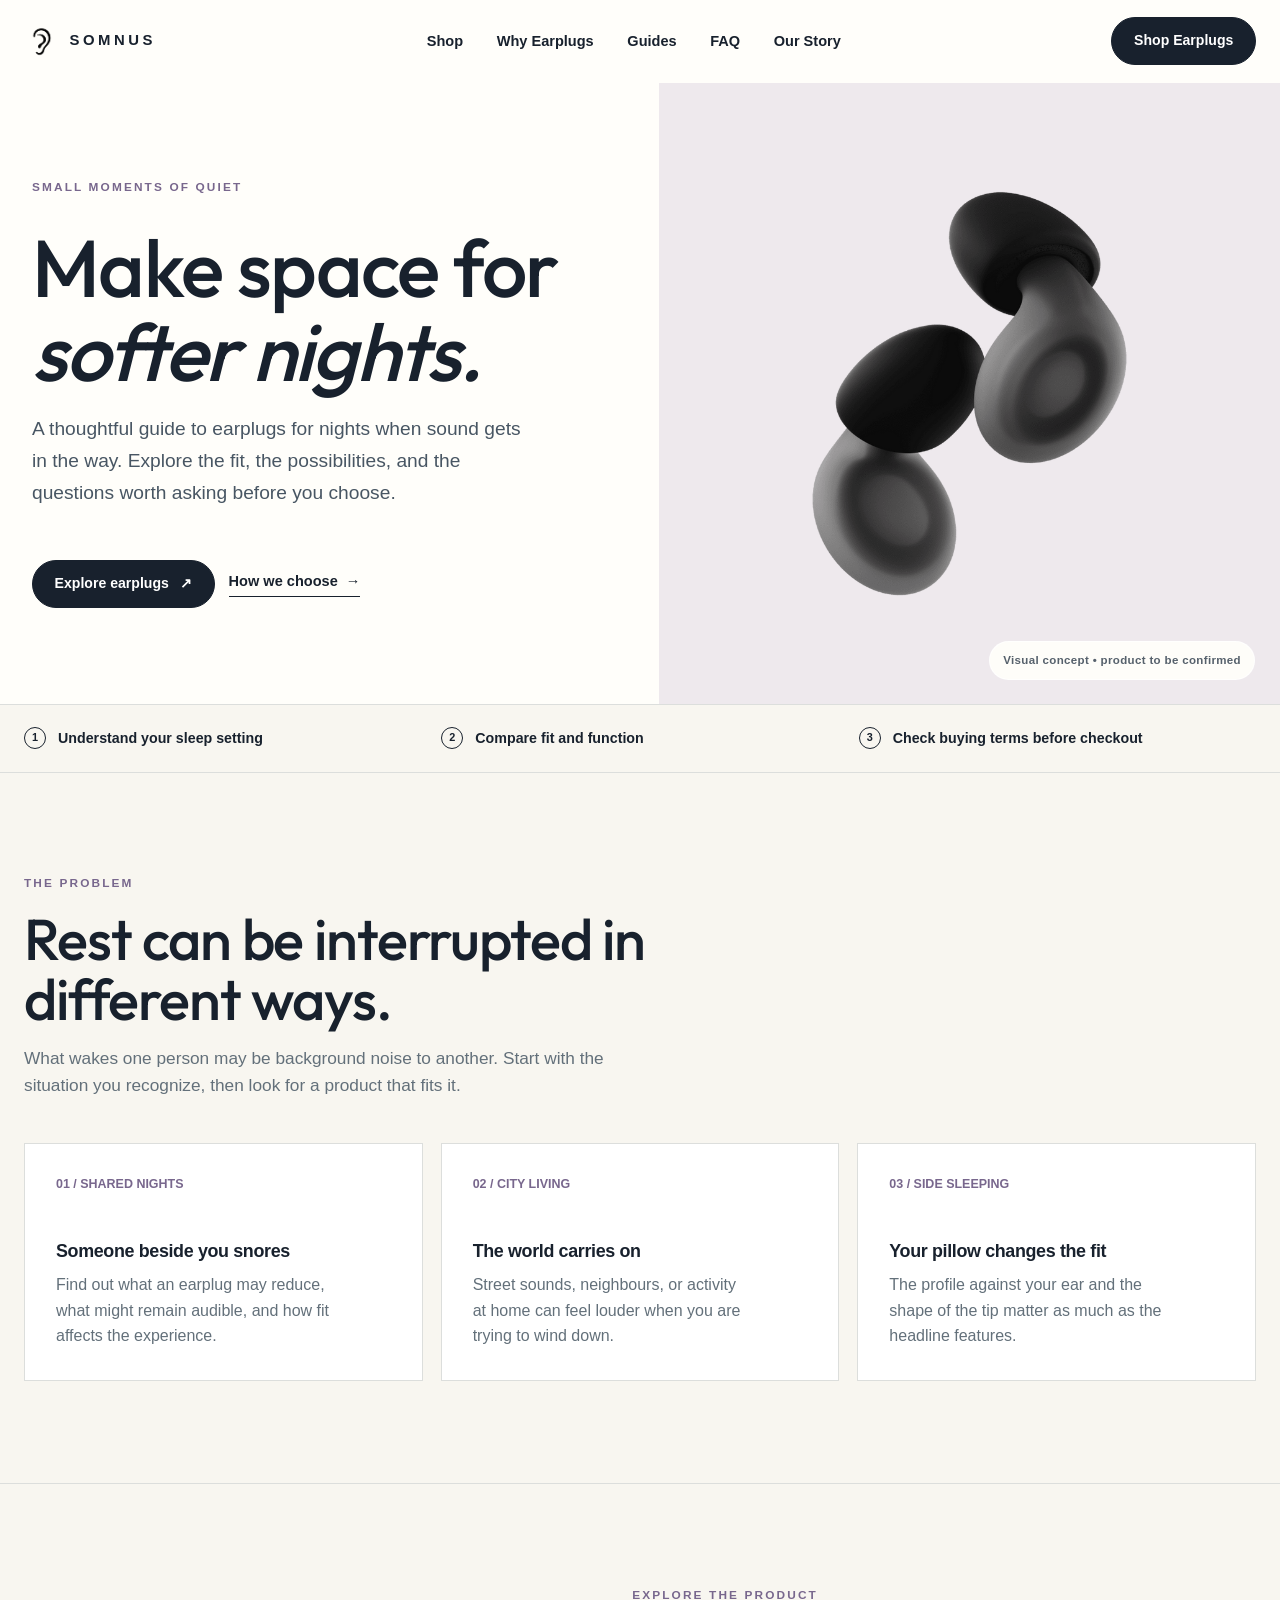
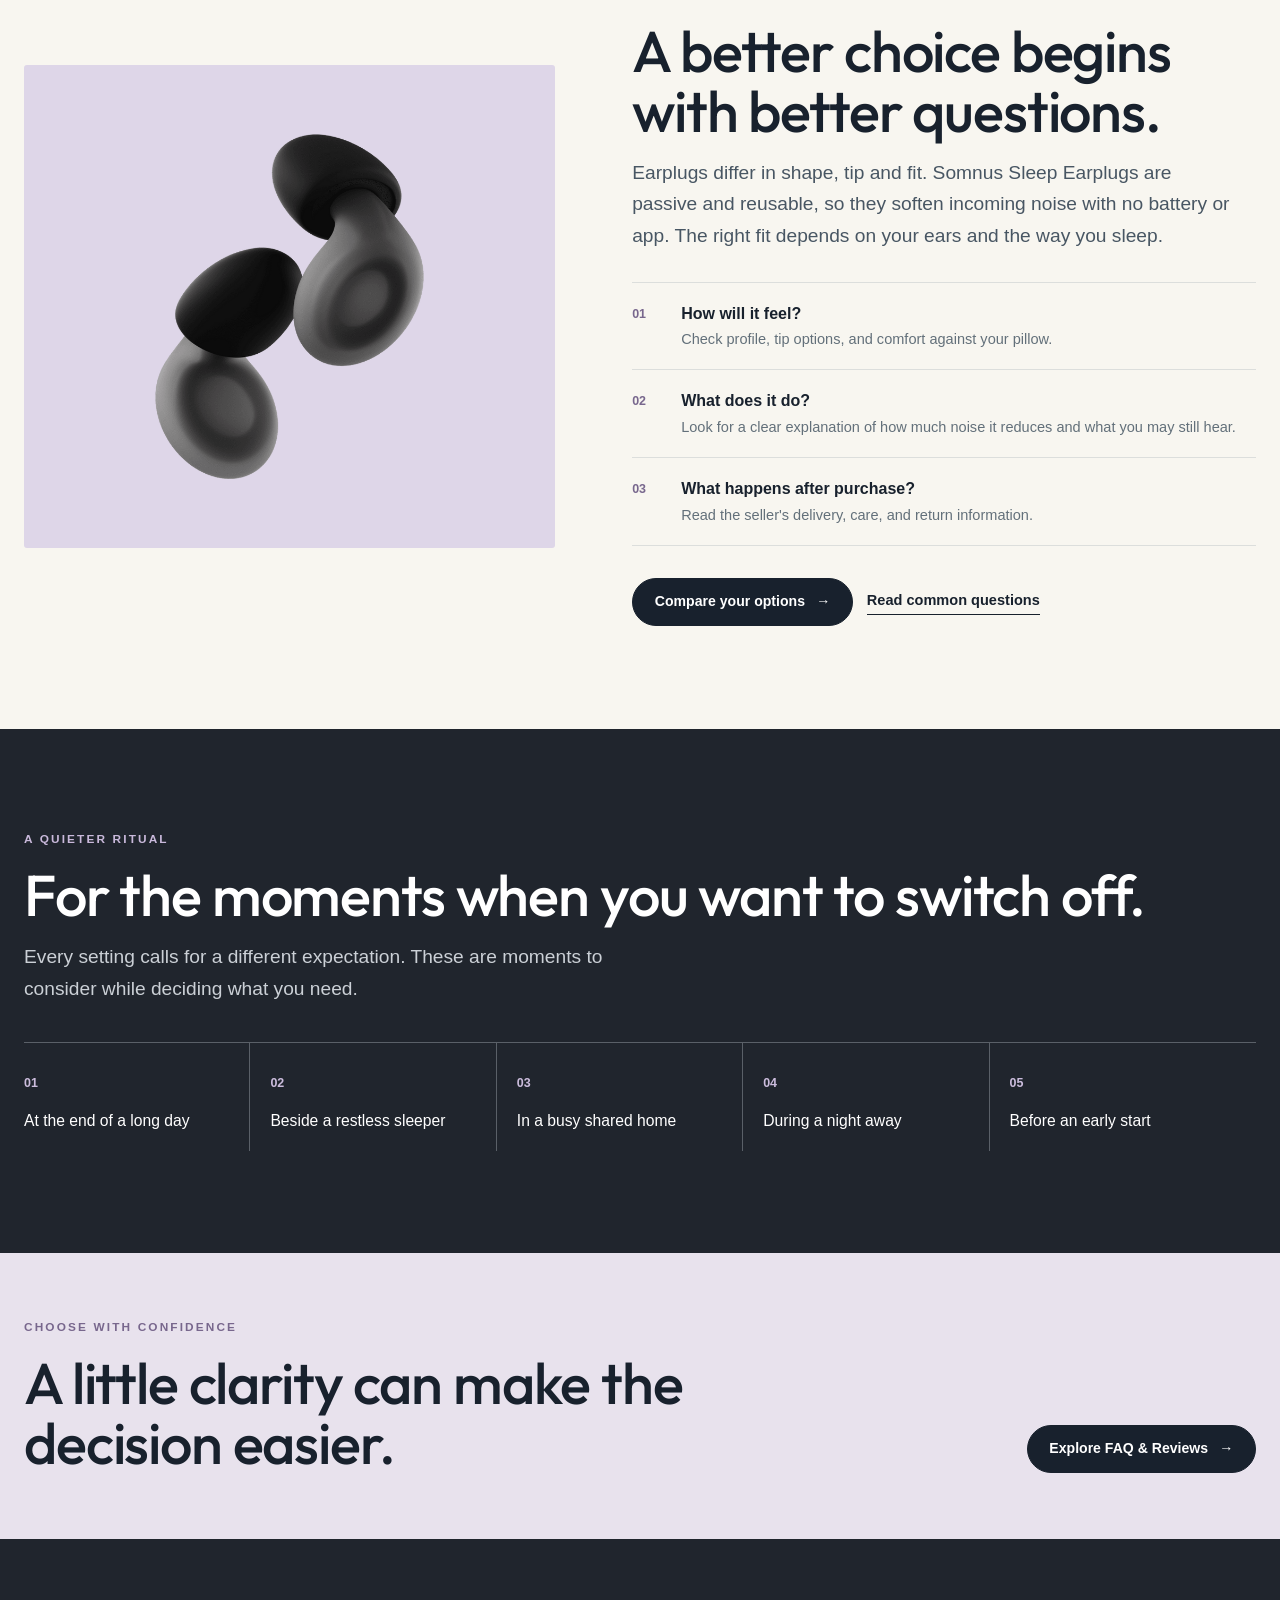
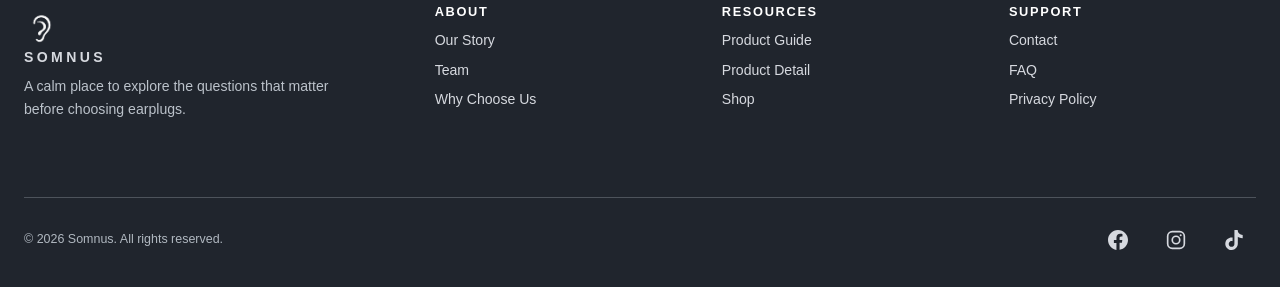
==== commit f7526284: "Merge branch 'main' of https://github.com/HCYY12138/cs2024-website" ====
--- a/index.html
+++ b/index.html
@@ -45,7 +45,8 @@
         <div class="actions"><a class="button dark" href="#earplugs">Explore earplugs <span aria-hidden="true">↗</span></a><a class="text-link" href="why-choose-us.html">How we choose <span aria-hidden="true">→</span></a></div>
       </div>
       <div class="hero-art">
-        <img src="images/product/dream-black-1.png">
+        <img src="images/product/dream-black-1.png" alt="Concept render of a compact pair of lavender earplugs">
+        <span class="art-caption">Visual concept • product to be confirmed</span>
       </div>
     </section>
     <div class="trust-strip" aria-label="What this website helps you do">
@@ -60,7 +61,7 @@
         <div class="section-head"><span class="eyebrow">The problem</span><h2 id="moments-heading">Rest can be interrupted in different ways.</h2><p>What wakes one person may be background noise to another. Start with the situation you recognize, then look for a product that fits it.</p></div>
         <div class="cards-3">
           <article class="scenario"><span class="num">01 / SHARED NIGHTS</span><div><h3>Someone beside you snores</h3><p>Find out what an earplug may reduce, what might remain audible, and how fit affects the experience.</p></div></article>
-          <article class="scenario"><span class="num">02 / NOISY ROOMATE / FLIGHTS & HOTELS</span><div><h3>The world carries on</h3><p>Street sounds, neighbours, or activity at home can feel louder when you are trying to wind down.</p></div></article>
+          <article class="scenario"><span class="num">02 / CITY LIVING</span><div><h3>The world carries on</h3><p>Street sounds, neighbours, or activity at home can feel louder when you are trying to wind down.</p></div></article>
           <article class="scenario"><span class="num">03 / SIDE SLEEPING</span><div><h3>Your pillow changes the fit</h3><p>The profile against your ear and the shape of the tip matter as much as the headline features.</p></div></article>
         </div>
       </div>
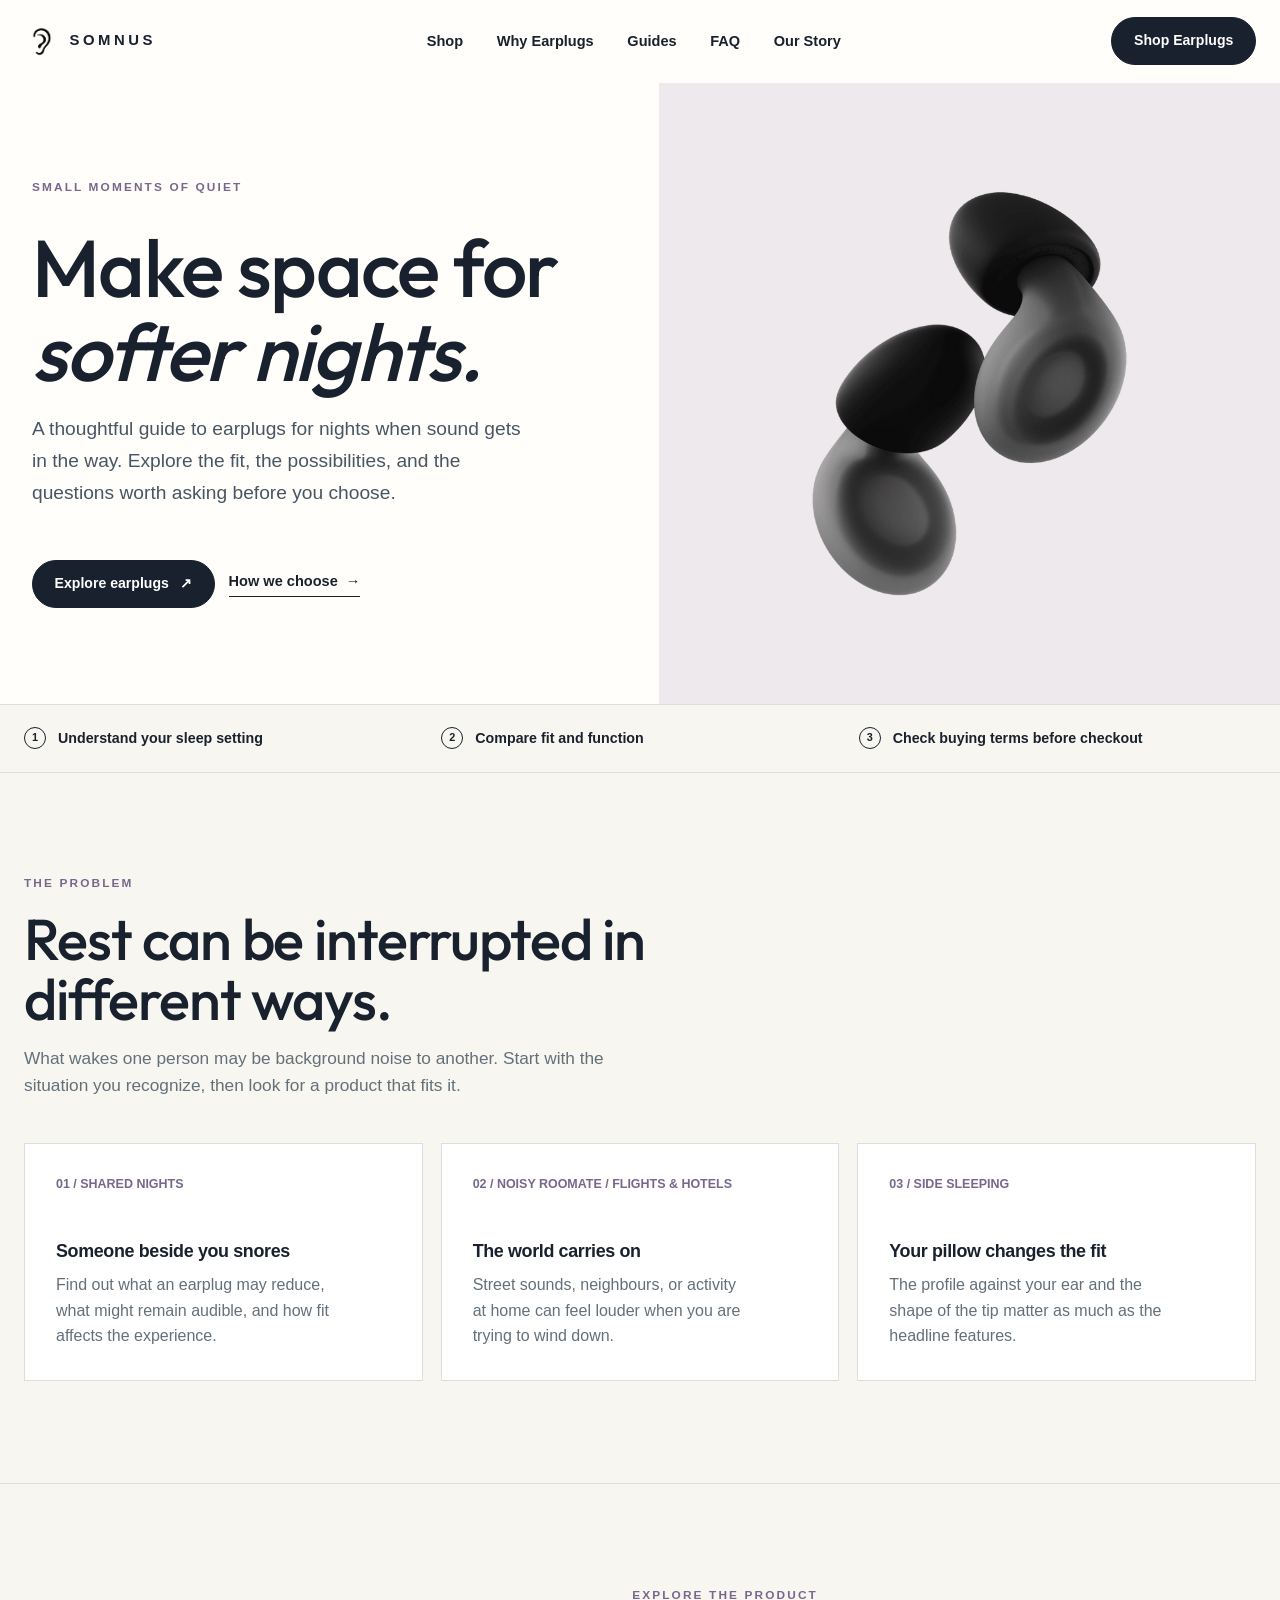
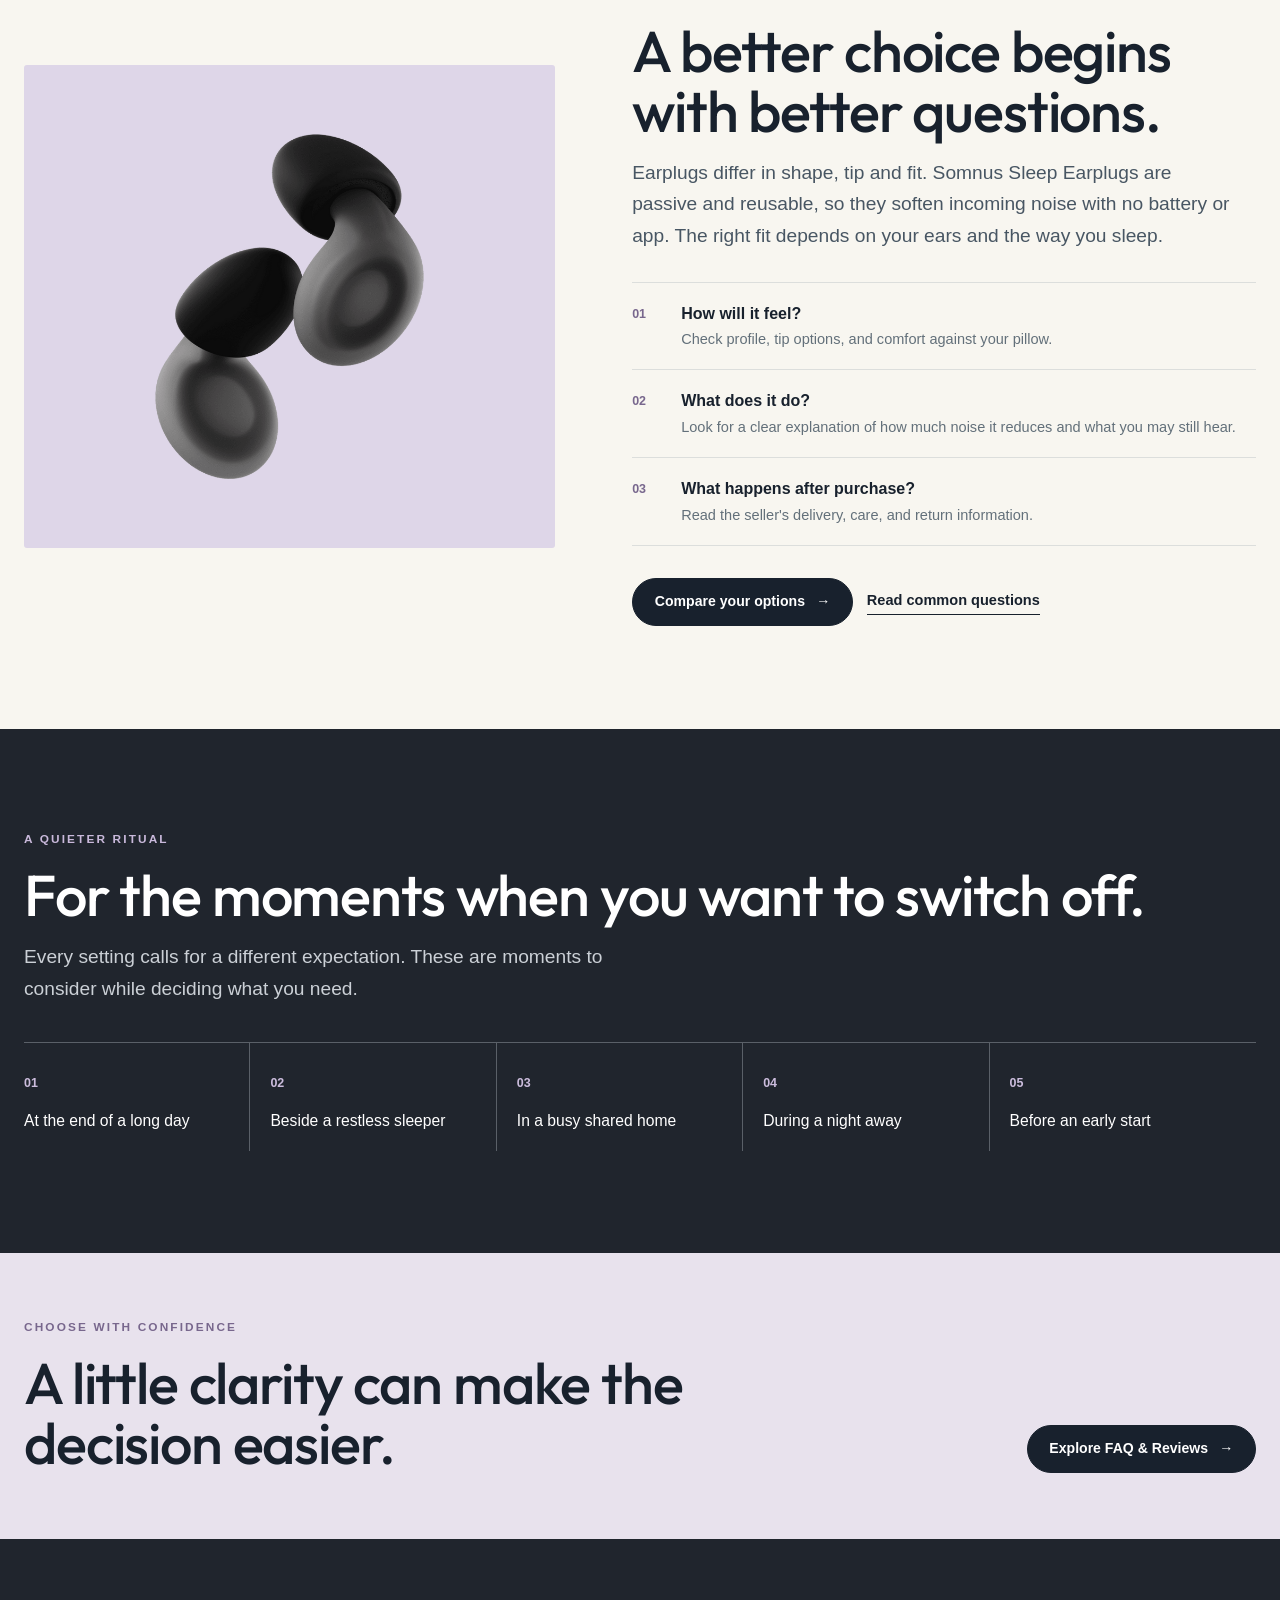
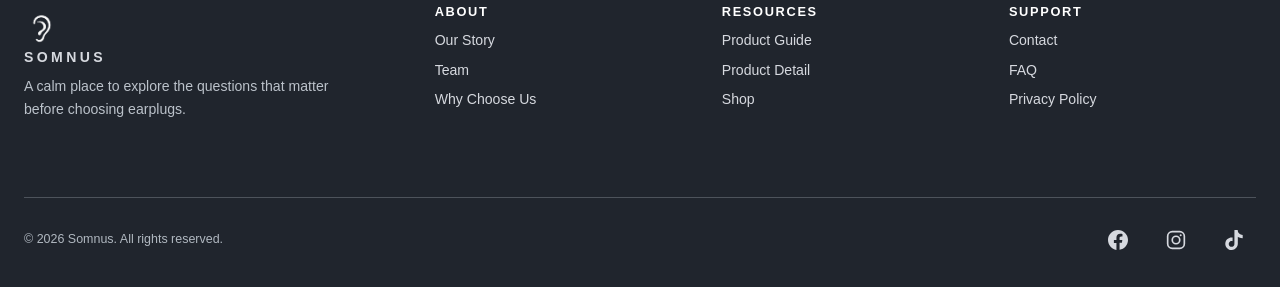
==== commit 0d8c3cd7: "12_nov_changes to index page" ====
--- a/index.html
+++ b/index.html
@@ -4,7 +4,7 @@
   <meta charset="utf-8">
   <meta name="viewport" content="width=device-width,initial-scale=1">
   <meta name="description" content="Explore earplugs, understand fit and sound expectations, and choose a calmer bedtime routine with clear answers before you buy.">
-  <title>Somnus | A quieter night starts here</title>
+  <title>Somnus | Sleep Earplugs for Snoring & Side Sleepers, Singapore</title>
   <link rel="icon" type="image/png" href="images/ear-mark.png">
   <link rel="preconnect" href="https://fonts.googleapis.com">
   <link rel="preconnect" href="https://fonts.gstatic.com" crossorigin>
@@ -42,11 +42,10 @@
         <span class="eyebrow">Small moments of quiet</span>
         <h1 id="hero-title">Make space for <em>softer nights.</em></h1>
         <p class="lead">A thoughtful guide to earplugs for nights when sound gets in the way. Explore the fit, the possibilities, and the questions worth asking before you choose.</p>
-        <div class="actions"><a class="button dark" href="#earplugs">Explore earplugs <span aria-hidden="true">↗</span></a><a class="text-link" href="why-choose-us.html">How we choose <span aria-hidden="true">→</span></a></div>
+        <div class="actions"><a class="button dark" href="shop.html">Explore earplugs <span aria-hidden="true">↗</span></a><a class="text-link" href="why-choose-us.html">How we choose <span aria-hidden="true">→</span></a></div>
       </div>
       <div class="hero-art">
-        <img src="images/product/dream-black-1.png" alt="Concept render of a compact pair of lavender earplugs">
-        <span class="art-caption">Visual concept • product to be confirmed</span>
+        <img src="images/product/dream-black-1.png">
       </div>
     </section>
     <div class="trust-strip" aria-label="What this website helps you do">
@@ -61,7 +60,7 @@
         <div class="section-head"><span class="eyebrow">The problem</span><h2 id="moments-heading">Rest can be interrupted in different ways.</h2><p>What wakes one person may be background noise to another. Start with the situation you recognize, then look for a product that fits it.</p></div>
         <div class="cards-3">
           <article class="scenario"><span class="num">01 / SHARED NIGHTS</span><div><h3>Someone beside you snores</h3><p>Find out what an earplug may reduce, what might remain audible, and how fit affects the experience.</p></div></article>
-          <article class="scenario"><span class="num">02 / CITY LIVING</span><div><h3>The world carries on</h3><p>Street sounds, neighbours, or activity at home can feel louder when you are trying to wind down.</p></div></article>
+          <article class="scenario"><span class="num">02 / NOISY ROOMATE / FLIGHTS & HOTELS</span><div><h3>The world carries on</h3><p>Street sounds, neighbours, or activity at home can feel louder when you are trying to wind down.</p></div></article>
           <article class="scenario"><span class="num">03 / SIDE SLEEPING</span><div><h3>Your pillow changes the fit</h3><p>The profile against your ear and the shape of the tip matter as much as the headline features.</p></div></article>
         </div>
       </div>
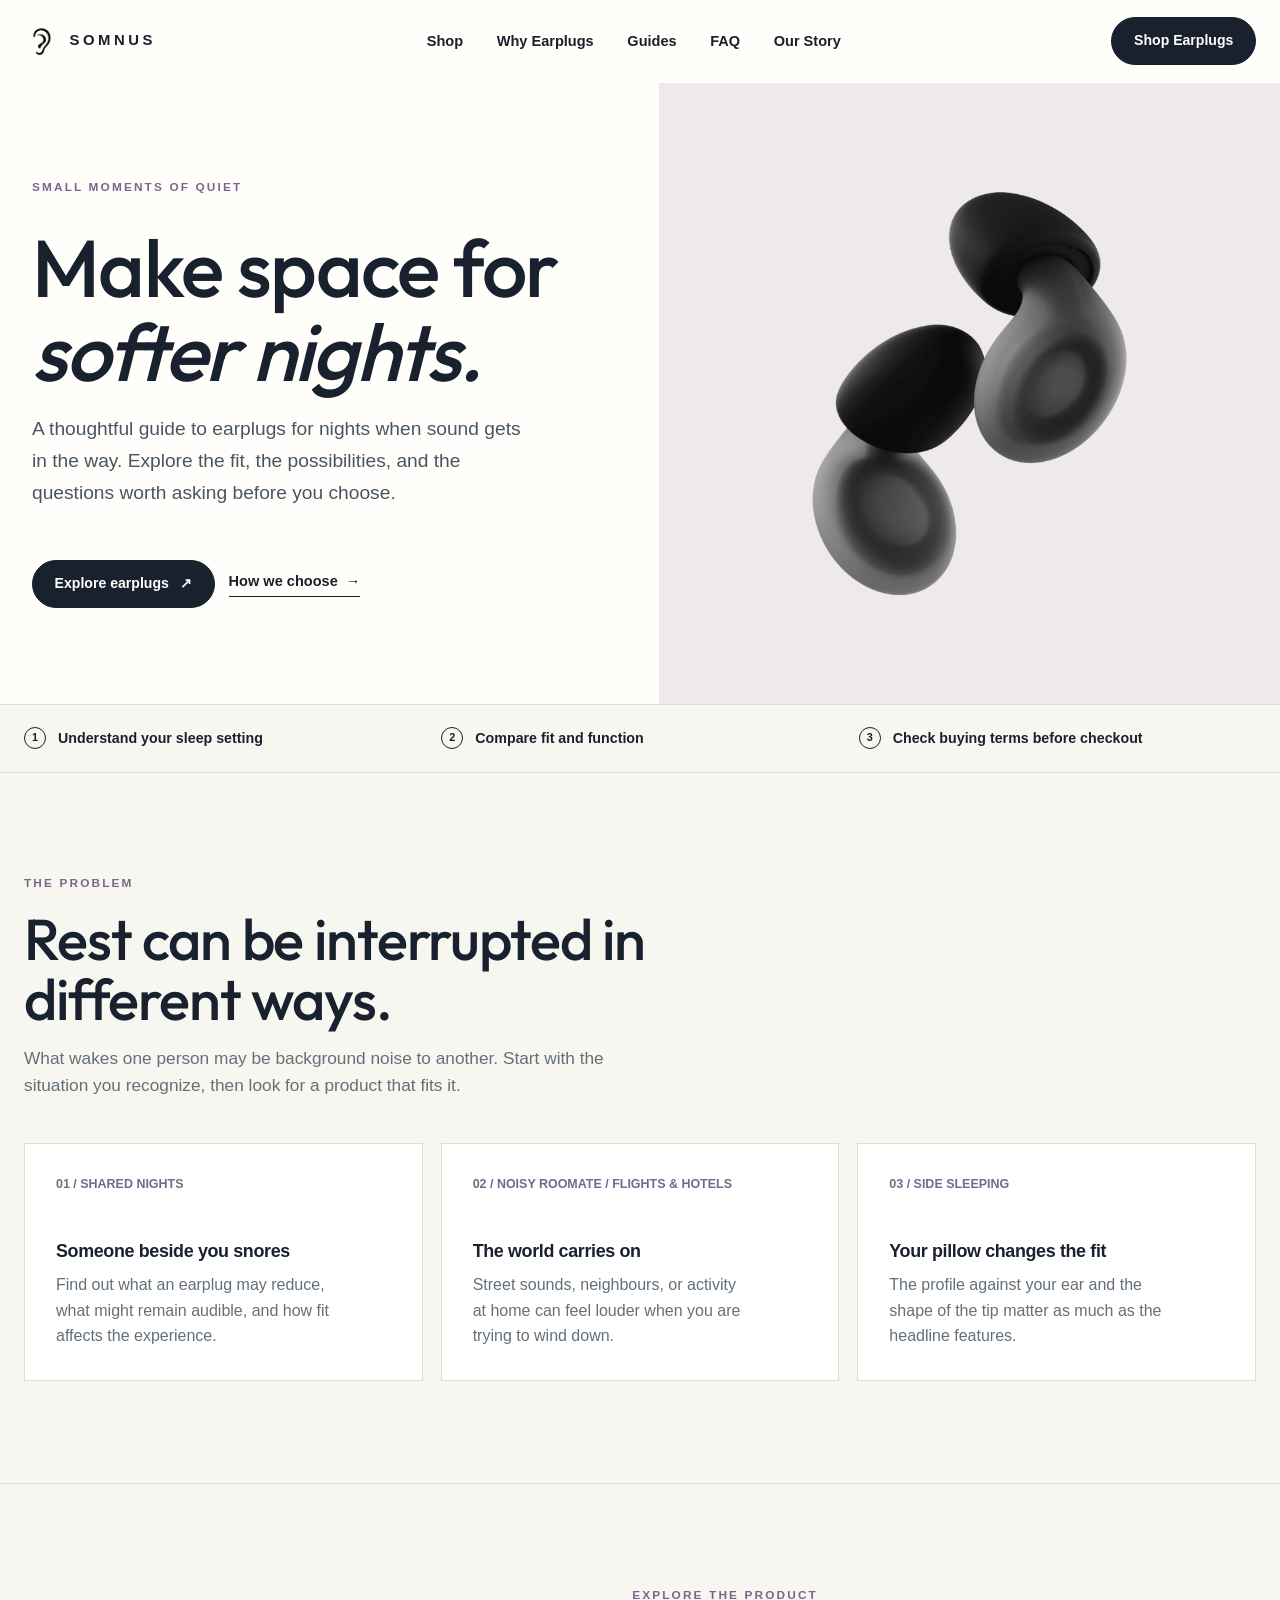
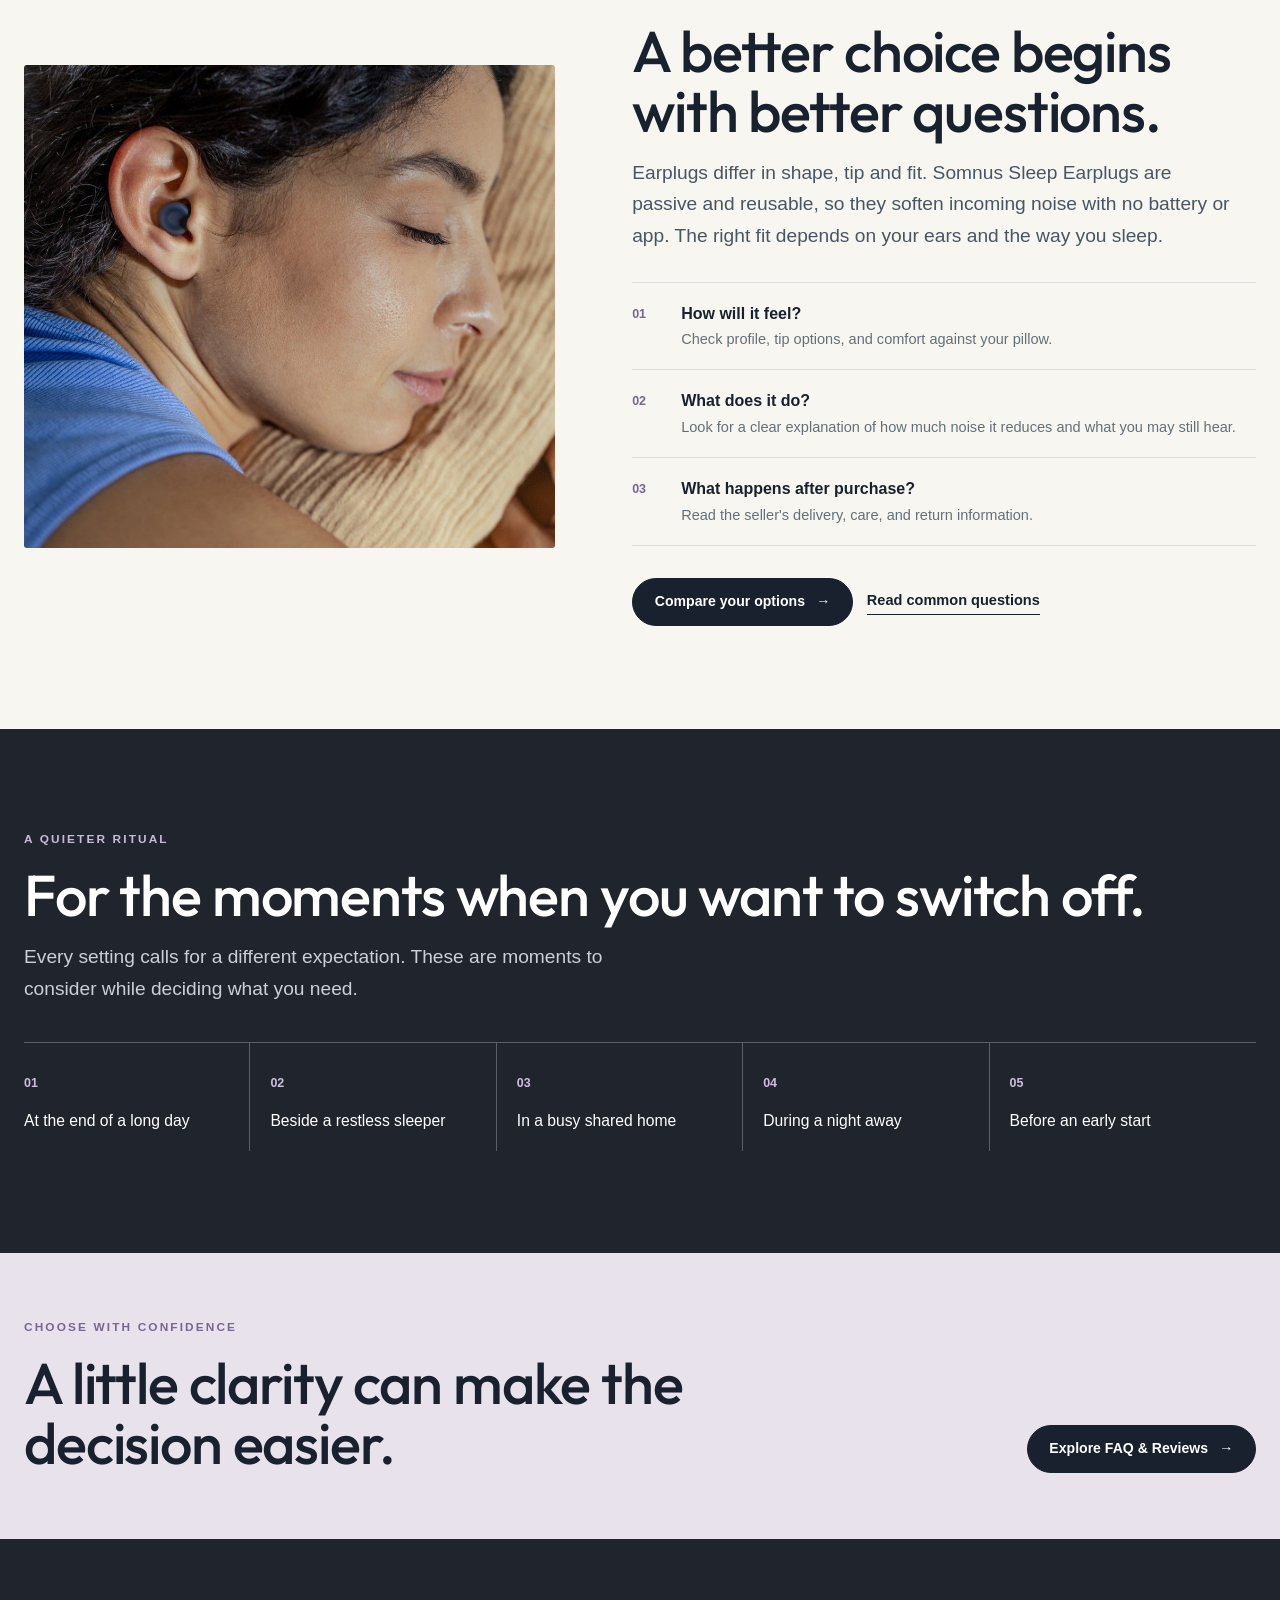
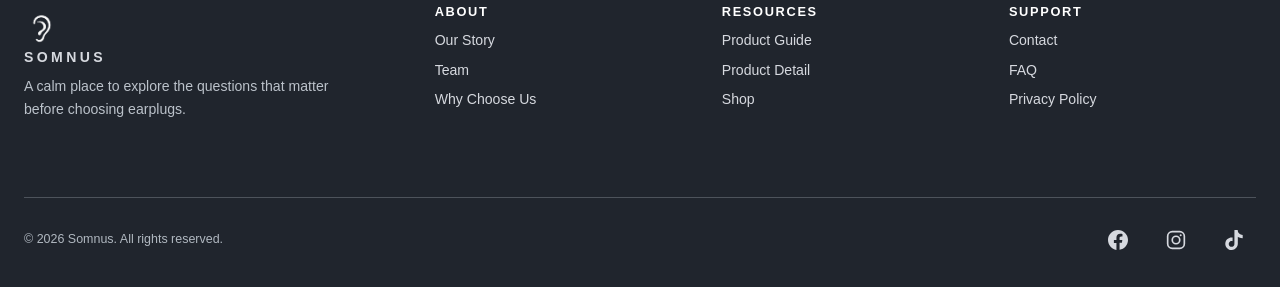
==== commit 1e043f74: "Update index.html" ====
--- a/index.html
+++ b/index.html
@@ -67,7 +67,7 @@
     </section>
     <section class="section thin-rule" id="earplugs" aria-labelledby="product-heading">
       <div class="wrap feature-split">
-        <div class="feature-art"><img src="images/product/dream-black-1.png" loading="lazy" alt="Unbranded earplug concept showing the outer shape and soft ear tips"></div>
+        <div class="feature-art"><img src="images/product/dream-black-3.jpg" loading="lazy" alt="Unbranded earplug concept showing the outer shape and soft ear tips"></div>
         <div>
           <span class="eyebrow">Explore the product</span>
           <h2 id="product-heading">A better choice begins with better questions.</h2>
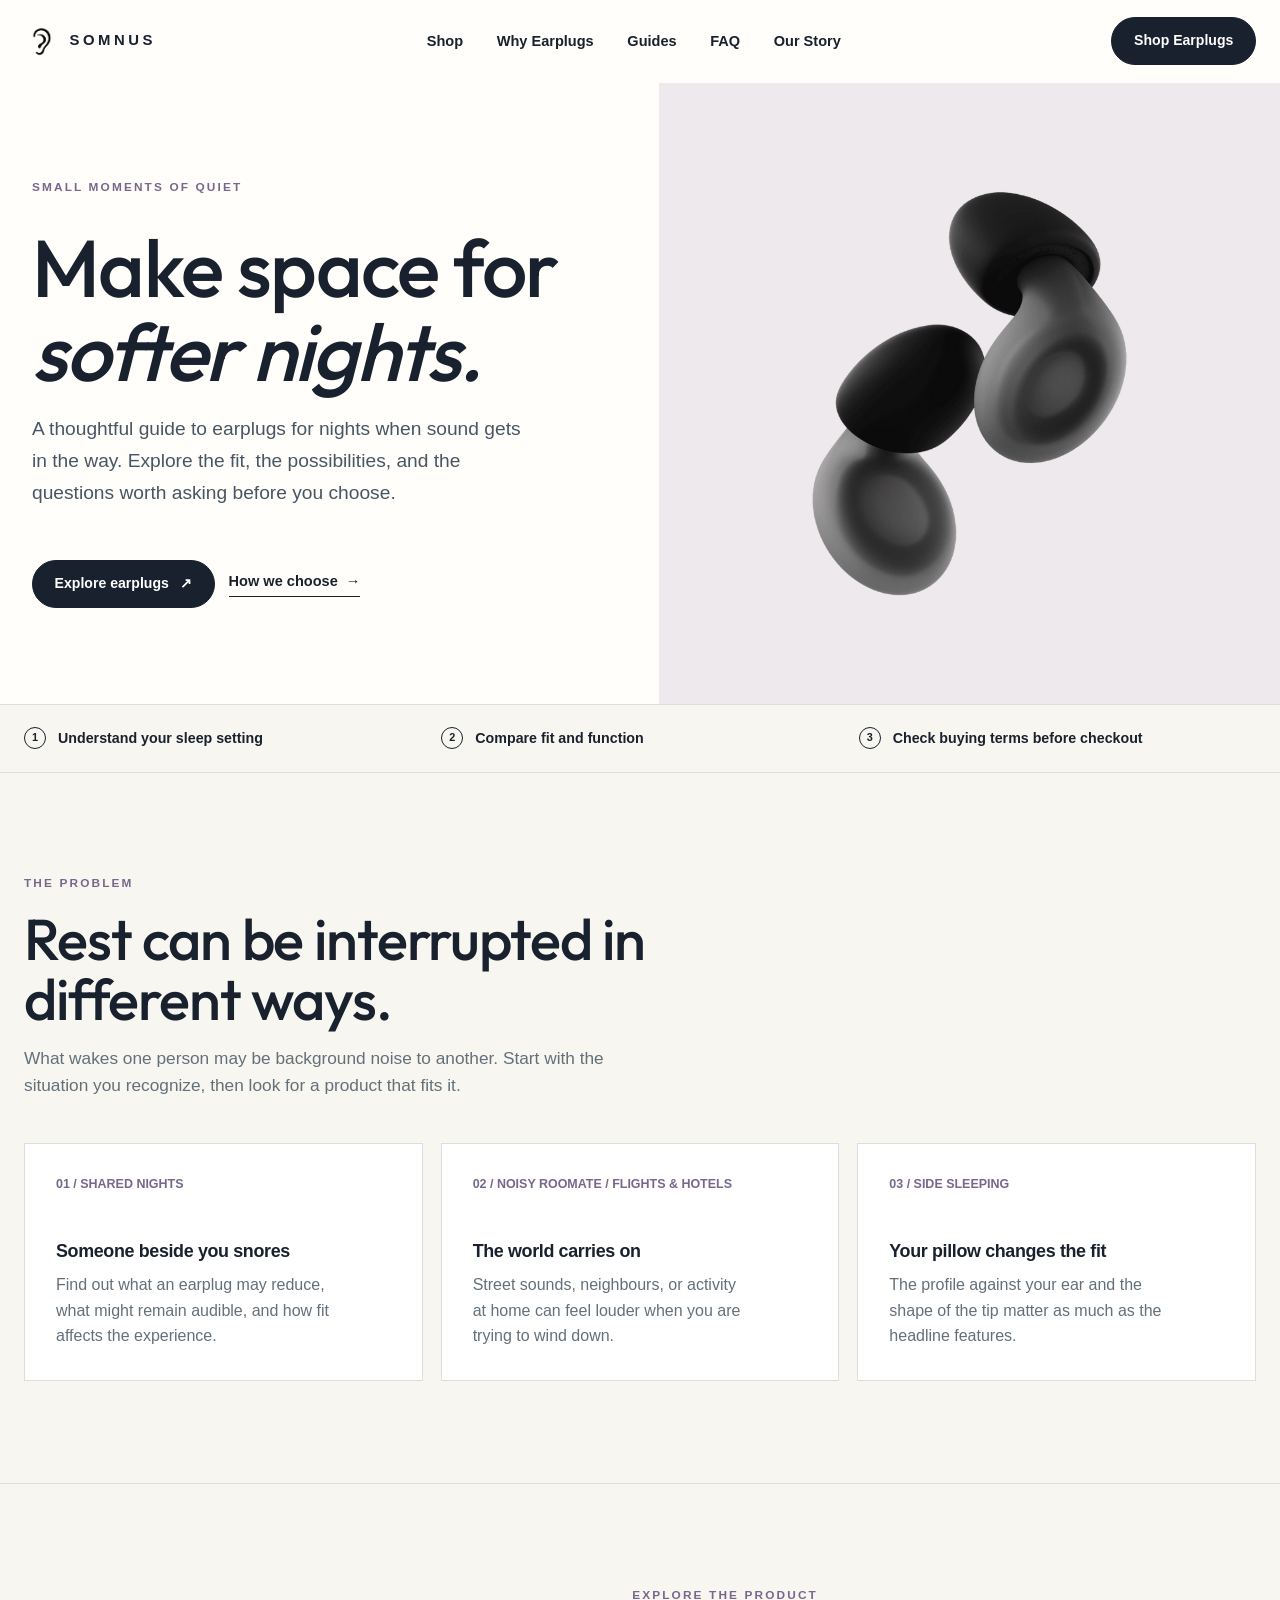
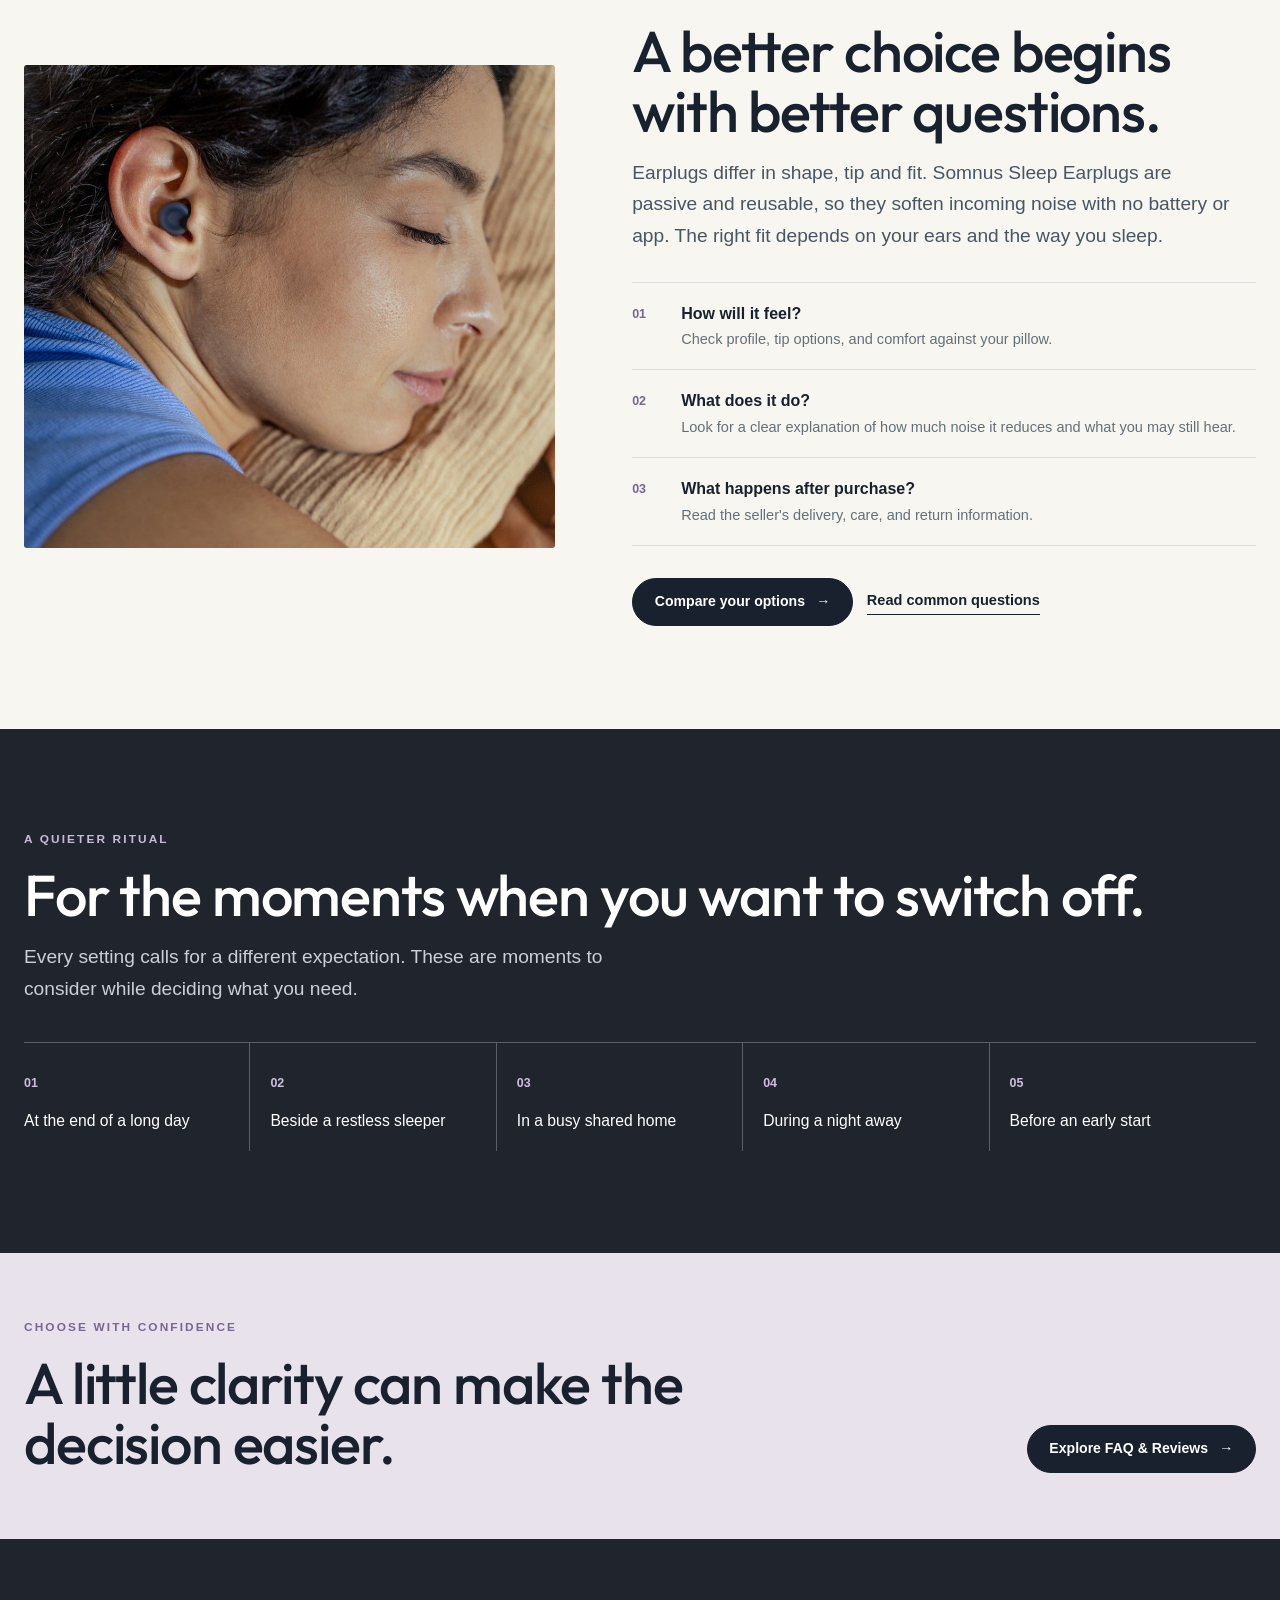
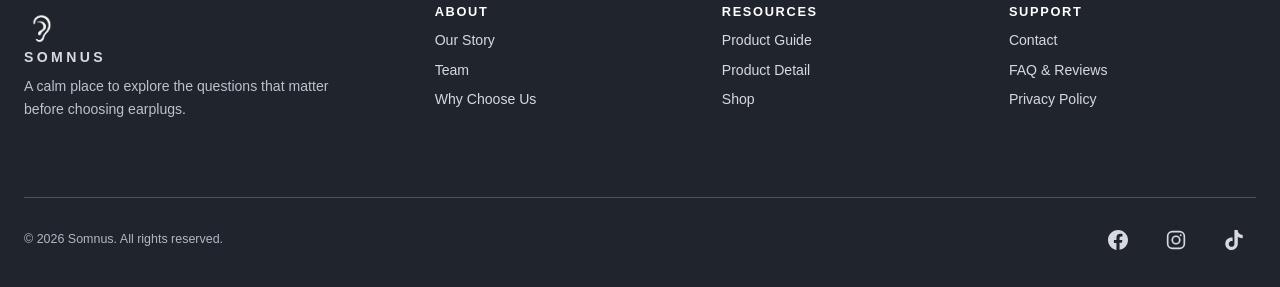
==== commit fc0aea37: "Update FAQ link text to include 'Reviews'" ====
--- a/index.html
+++ b/index.html
@@ -120,7 +120,7 @@
         <div>
           <h3>Support</h3>
           <a href="contact.html">Contact</a>
-          <a href="faq-reviews.html">FAQ</a>
+          <a href="faq-reviews.html">FAQ & Reviews</a>
           <a href="privacy-policy.html">Privacy Policy</a>
         </div>
       </div>
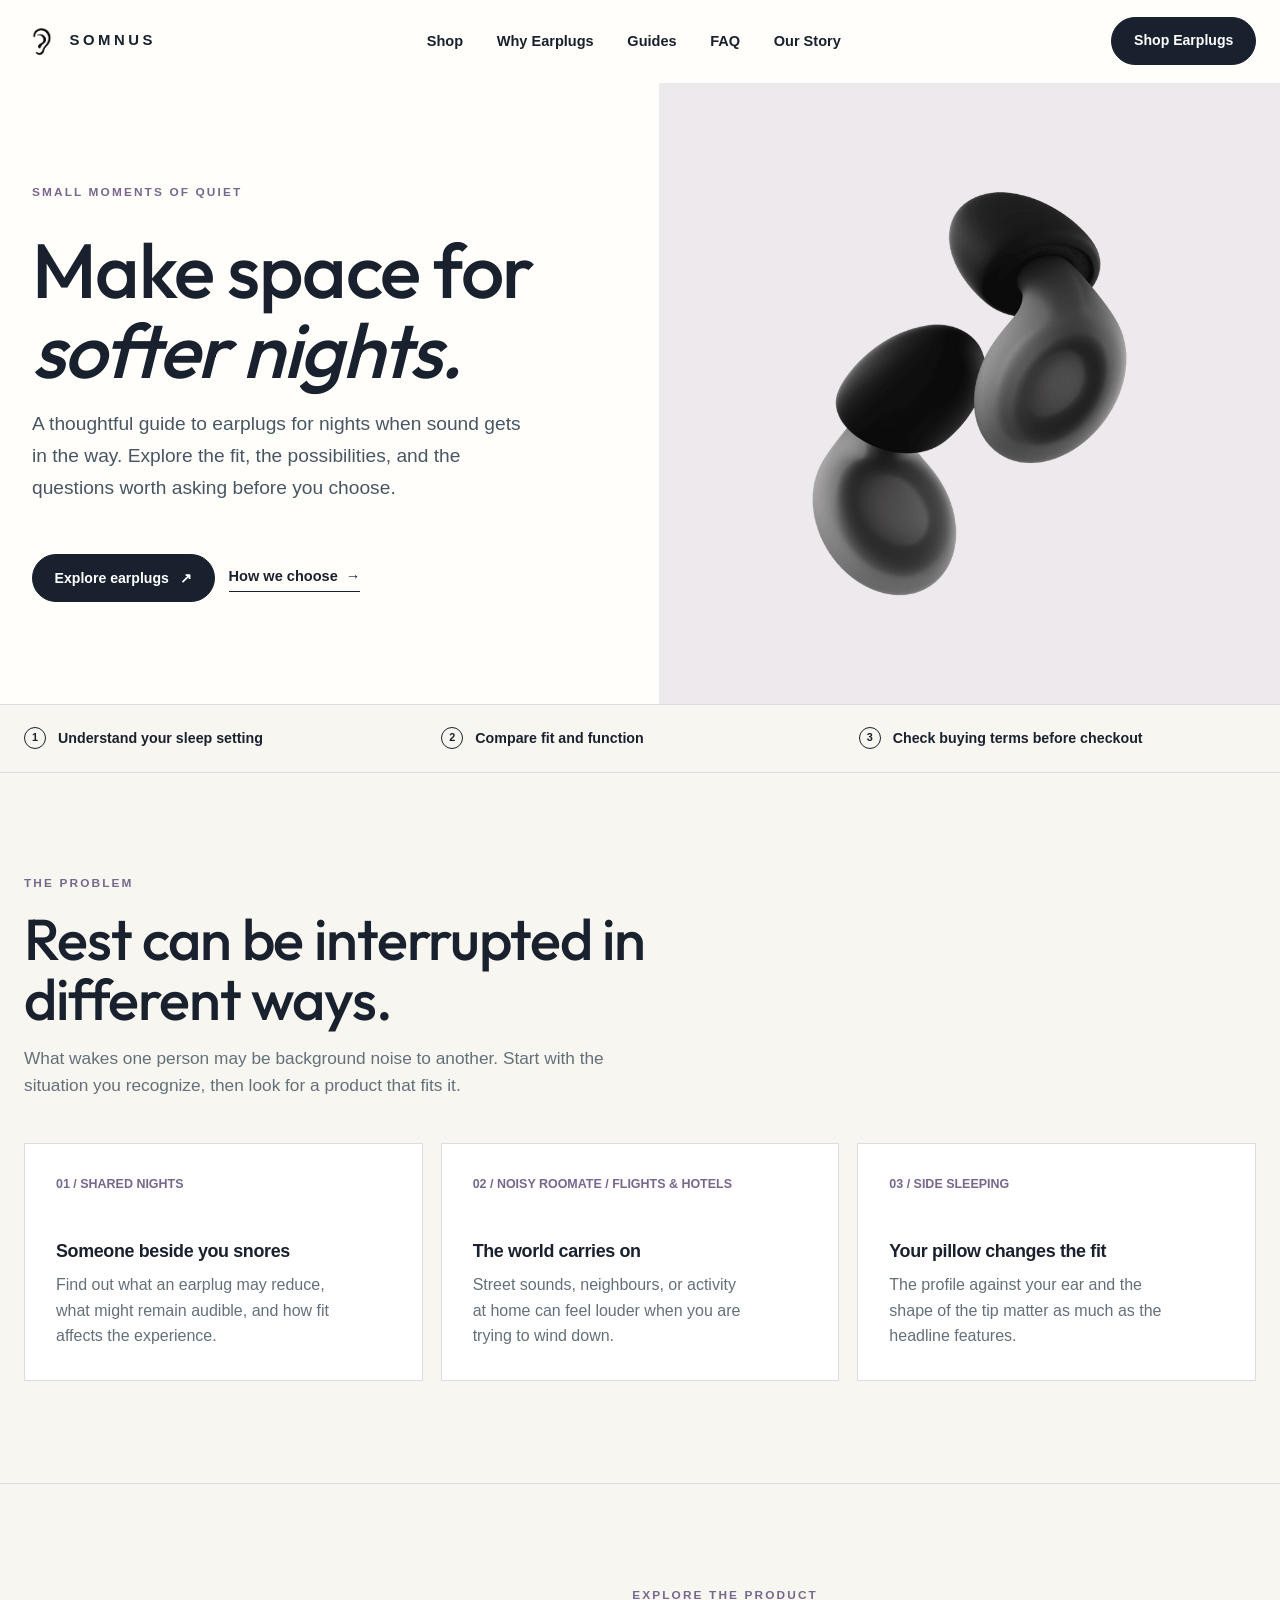
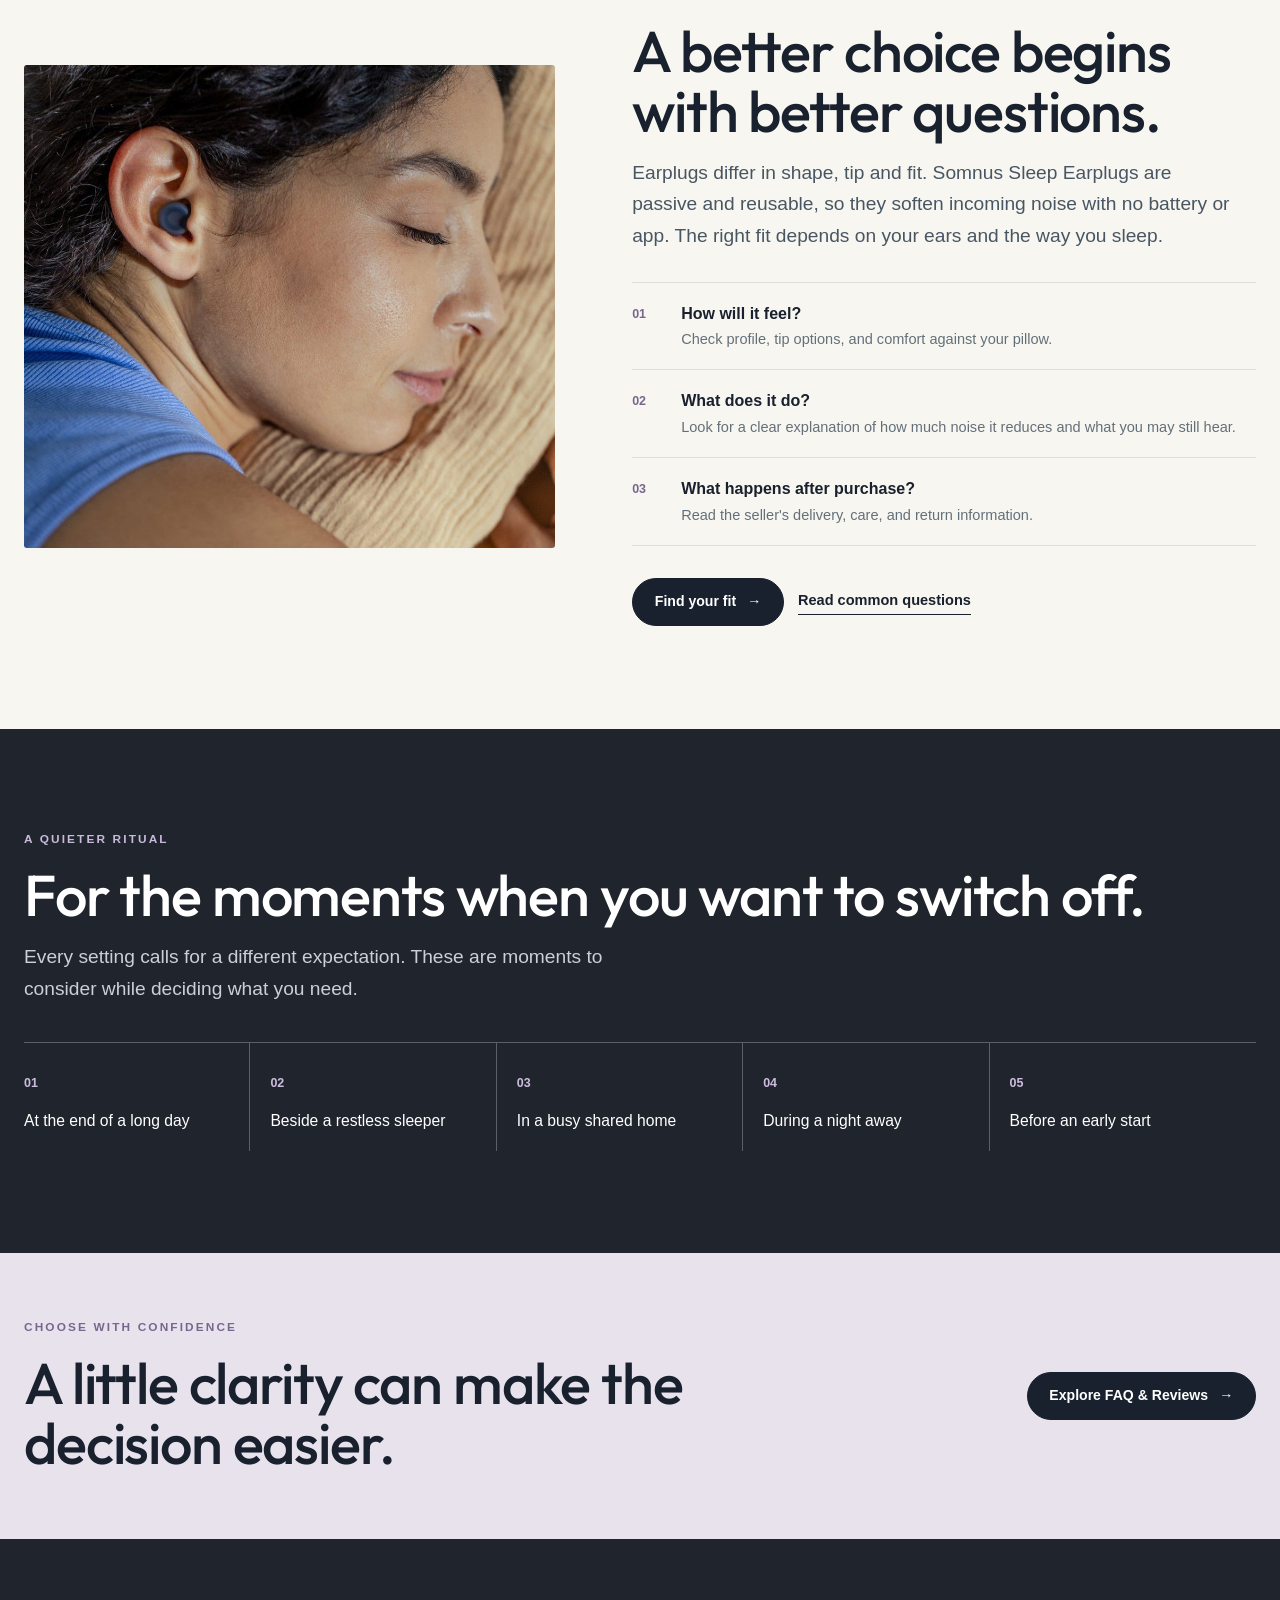
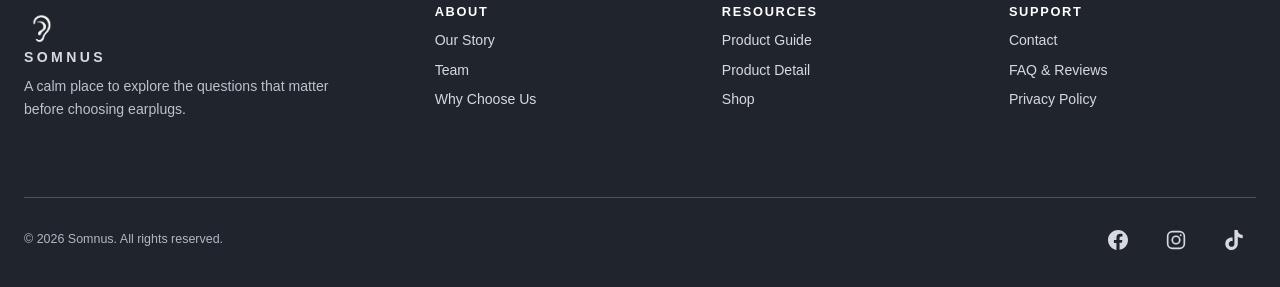
==== commit b21647d7: "made h1 hero headers consistent font size, changed some of the sitemapping" ====
--- a/index.html
+++ b/index.html
@@ -77,7 +77,7 @@
             <li><span class="number">02</span><div><strong>What does it do?</strong><p>Look for a clear explanation of how much noise it reduces and what you may still hear.</p></div></li>
             <li><span class="number">03</span><div><strong>What happens after purchase?</strong><p>Read the seller's delivery, care, and return information.</p></div></li>
           </ol>
-          <div class="actions"><a class="button dark" href="why-choose-us.html">Compare your options <span aria-hidden="true">→</span></a><a class="text-link" href="faq-reviews.html">Read common questions</a></div>
+          <div class="actions"><a class="button dark" href="product-guide.html#tip-finder">Find your fit <span aria-hidden="true">→</span></a><a class="text-link" href="faq-reviews.html">Read common questions</a></div>
         </div>
       </div>
     </section>
--- a/styles/site.css
+++ b/styles/site.css
@@ -33,7 +33,7 @@
 .eyebrow.light { color:#c9b9db; }
 h1,h2,h3,p { margin-top:0; }
 h1,h2,.display { font-family:var(--font-display); font-weight:500; letter-spacing:-.02em; line-height:1.04; }
-h1 { font-size:clamp(3.6rem,6.3vw,6.7rem); margin:.38em 0 .24em; }
+h1 { font-size:clamp(3.2rem,6vw,6rem); margin:.38em 0 .24em; }
 h2 { font-size:clamp(2.8rem,4.5vw,4.8rem); margin:.3em 0 .28em; }
 h3 { font-size:1.12rem; line-height:1.3; margin-bottom:.55rem; letter-spacing:-.02em; }
 .lead { font-size:clamp(1.08rem,1.5vw,1.3rem); line-height:1.65; color:#485663; max-width:600px; }
@@ -77,12 +77,11 @@
 .moment span { color:#ccbddd; font-size:.78rem; font-weight:800; }
 .moment p { color:white; margin:13px 0; font-size:.98rem; }
 .cta-band { background:#e8e2ed; padding:66px 0; }
-.cta-inner { display:flex; align-items:end; justify-content:space-between; gap:30px; }
+.cta-inner { display:flex; align-items:center; justify-content:space-between; gap:30px; }
 .cta-inner h2 { max-width:700px; margin-bottom:0; }
 .page-hero { padding:100px 0 80px; background:var(--paper); }
 .page-hero .lead { max-width:680px; }
 .page-hero .hero-grid { display:grid; grid-template-columns:1.1fr .9fr; gap:60px; align-items:center; }
-.page-hero .hero-grid h1 { font-size:clamp(3.8rem,6vw,6.1rem); }
 .page-image { aspect-ratio:1.12; overflow:hidden; background:#eee9ed; }
 .page-image img { width:100%; height:100%; object-fit:cover; }
 .principles { display:grid; grid-template-columns:repeat(3,1fr); gap:18px; }
@@ -104,7 +103,7 @@
 .fit-callout { background:var(--sage); padding:55px; display:grid; grid-template-columns:1fr 1fr; align-items:center; gap:50px; }
 .fit-callout h2 { font-size:clamp(2.5rem,4vw,4.4rem); }
 .faq-header { padding:90px 0 65px; background:var(--paper); }
-.faq-header h1 { font-size:clamp(3.8rem,6vw,6rem); max-width:900px; }
+.faq-header h1 { max-width:900px; }
 .anchor-nav { display:flex; flex-wrap:wrap; gap:10px; margin-top:35px; }
 .anchor-nav a { display:inline-block; border:1px solid var(--line); border-radius:100px; padding:10px 17px; font-size:.82rem; font-weight:700; text-decoration:none; }
 .anchor-nav a:hover { background:var(--lavender); }
@@ -161,7 +160,6 @@
   .hero,.feature-split,.page-hero .hero-grid,.fit-callout,.faq-layout,.review-panel { grid-template-columns:1fr; }
   .hero-copy { padding:72px 24px 55px; }
   .hero-art { min-height:350px; }
-  h1 { font-size:clamp(3.35rem,13vw,5rem); }
   .trust-inner,.cards-3,.principles,.policy-grid,.editorial,.footer-top { grid-template-columns:1fr; }
   .trust-inner { gap:12px; }
   .scenario { min-height:190px; }
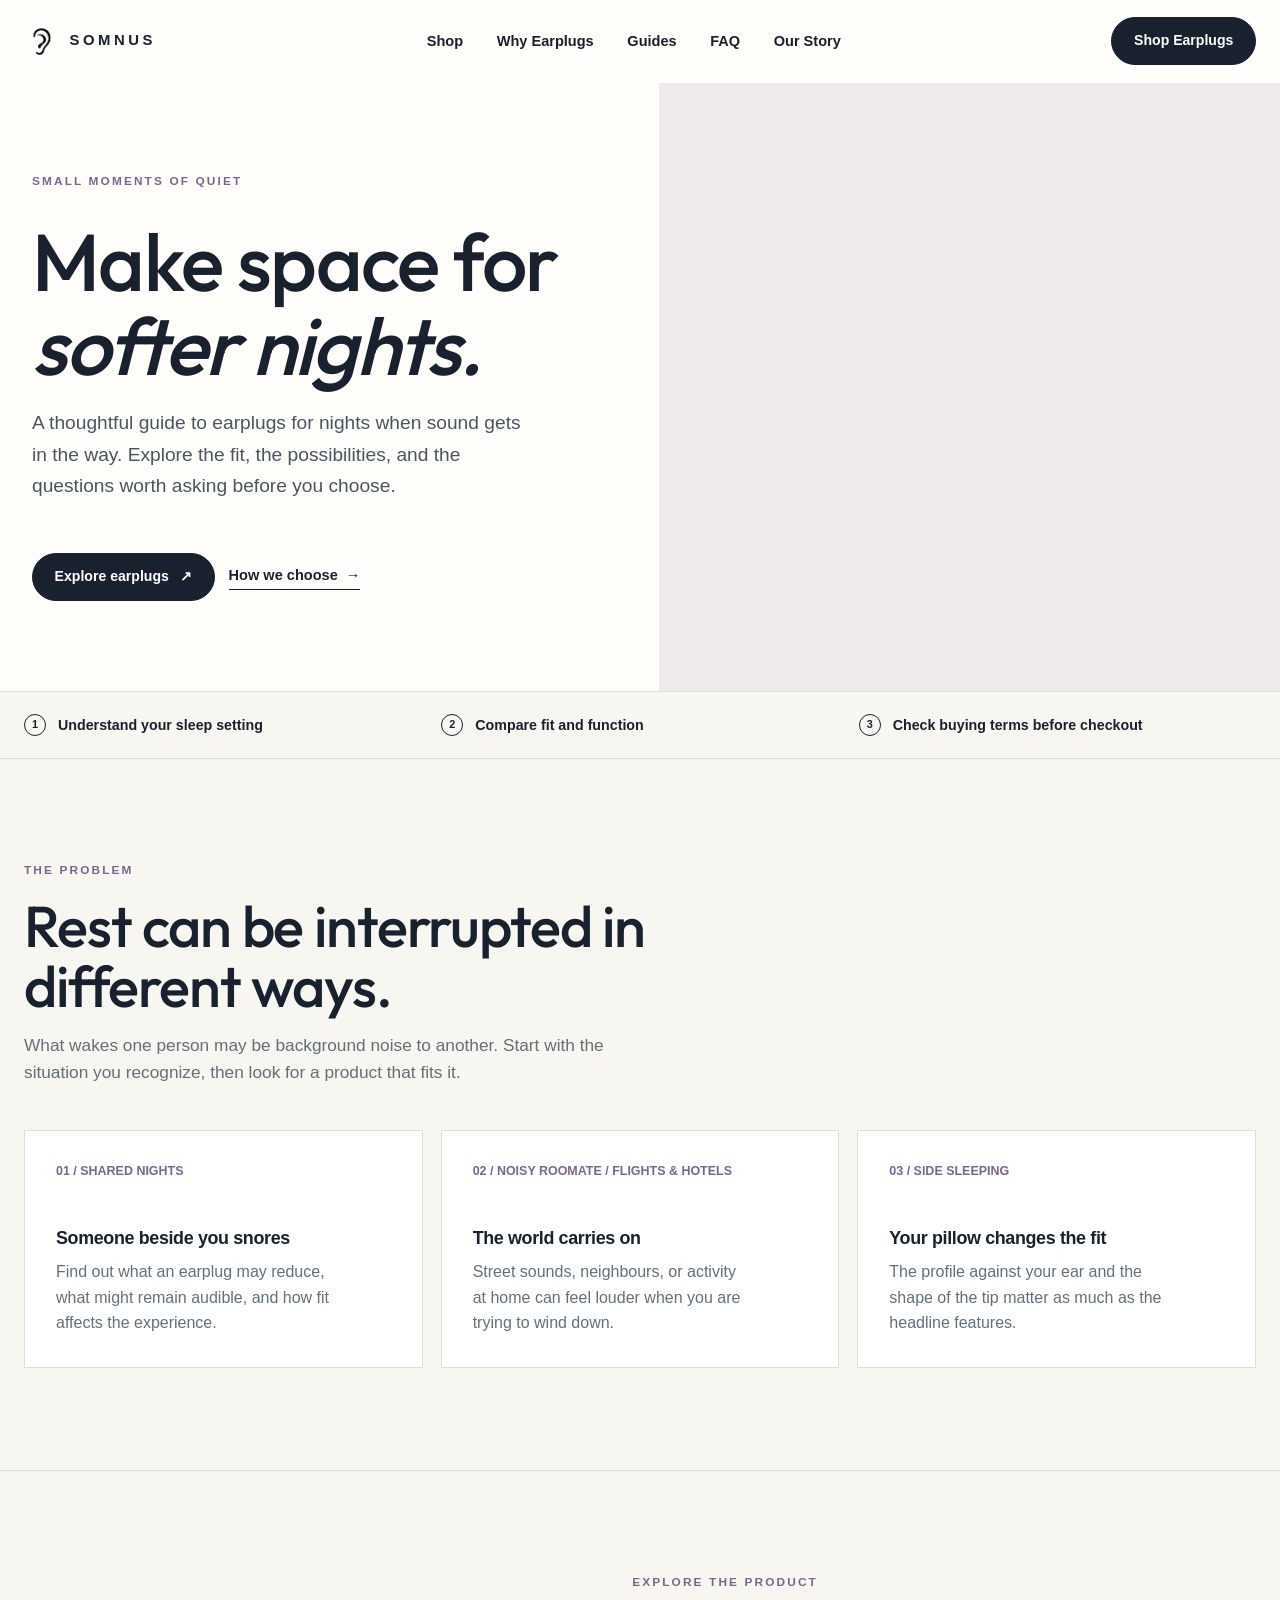
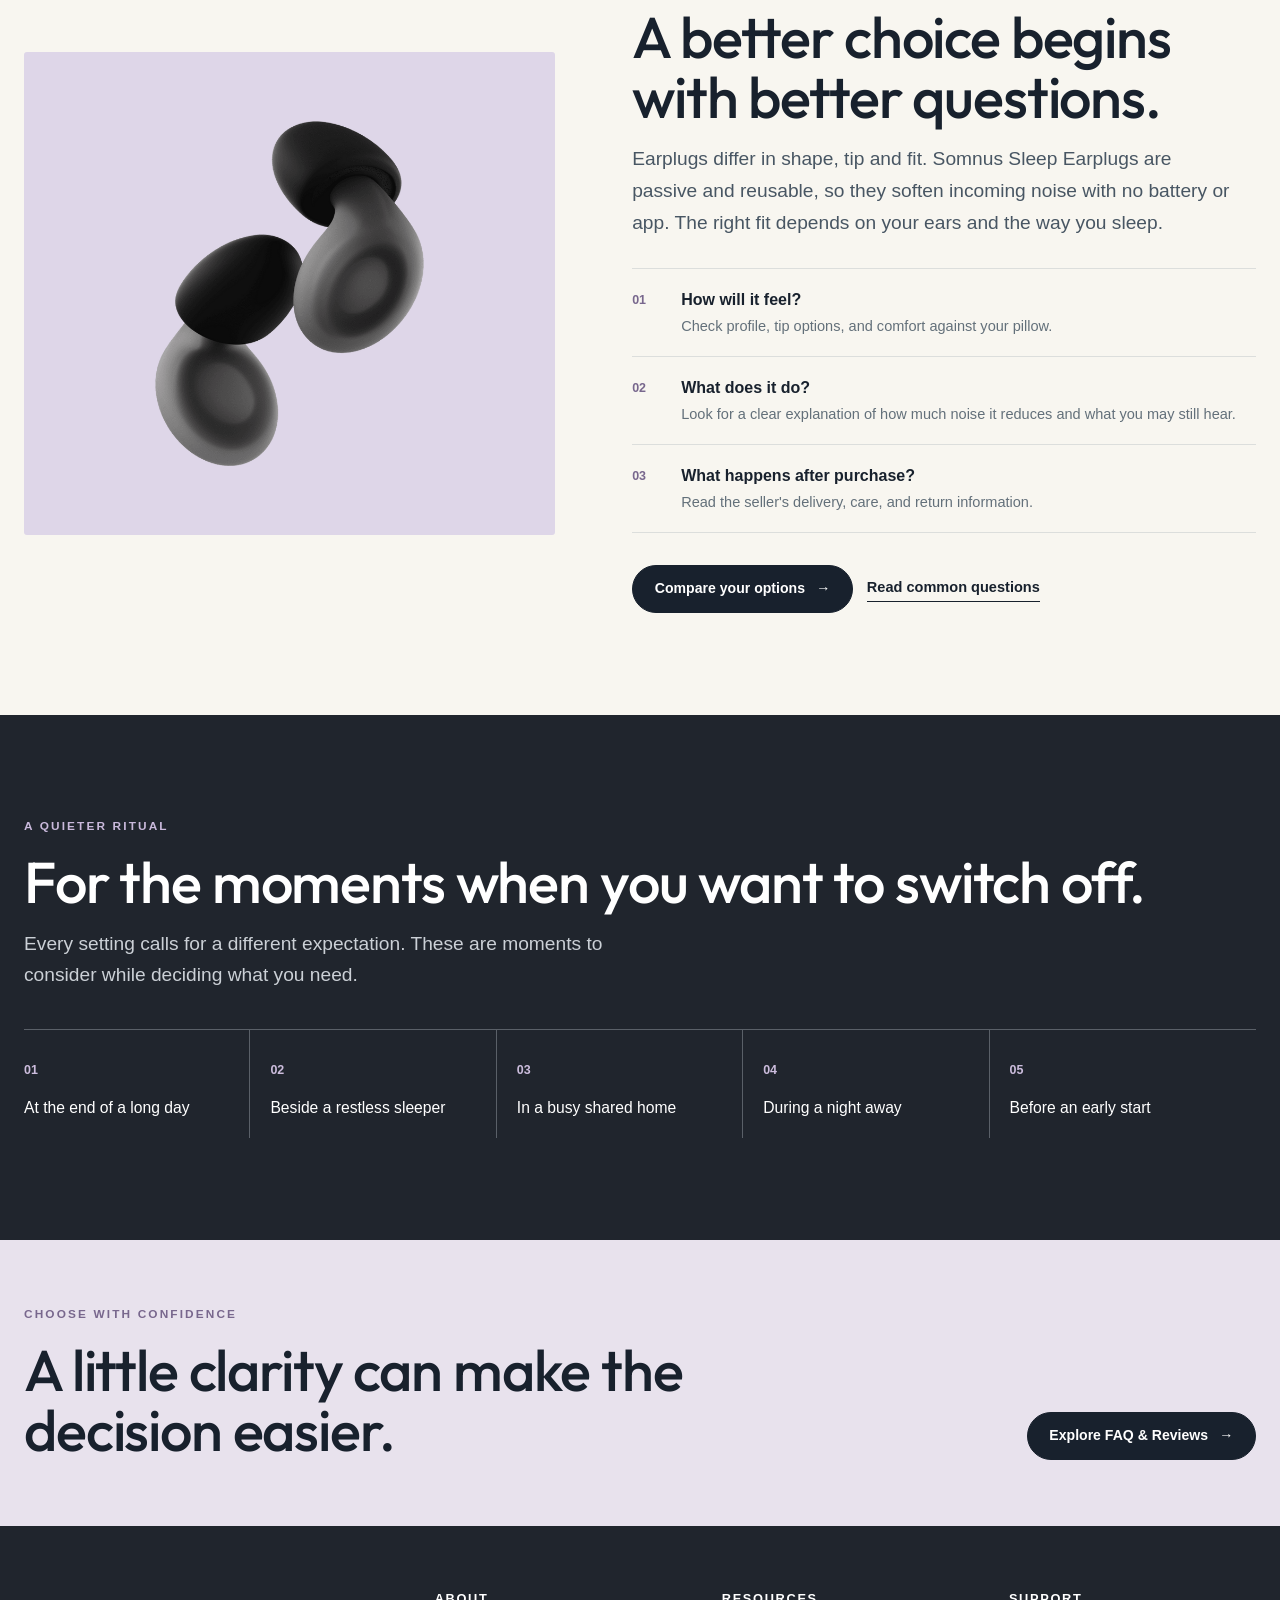
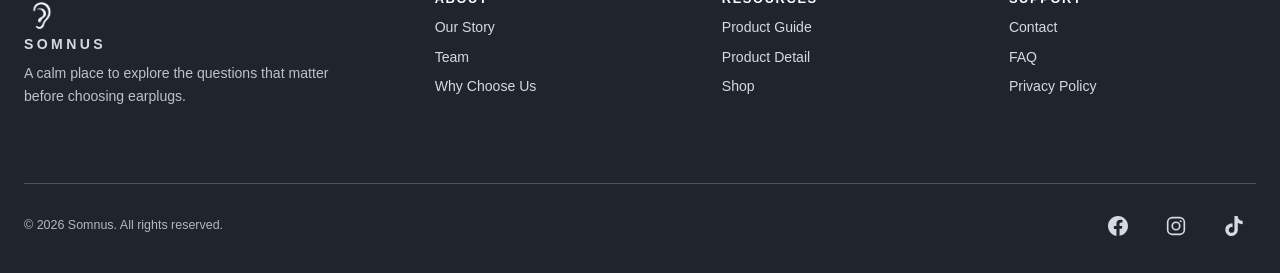
==== commit d9aec8f3: "12_nov_updating content; especially video" ====
--- a/index.html
+++ b/index.html
@@ -45,7 +45,7 @@
         <div class="actions"><a class="button dark" href="shop.html">Explore earplugs <span aria-hidden="true">↗</span></a><a class="text-link" href="why-choose-us.html">How we choose <span aria-hidden="true">→</span></a></div>
       </div>
       <div class="hero-art">
-        <img src="images/product/dream-black-1.png">
+        <video id="hero-video" src="images/somnus_indexhtml_loop.mp4" autoplay loop muted playsinline preload="auto" aria-label="Somnus sleep earplugs"></video>
       </div>
     </section>
     <div class="trust-strip" aria-label="What this website helps you do">
@@ -67,7 +67,7 @@
     </section>
     <section class="section thin-rule" id="earplugs" aria-labelledby="product-heading">
       <div class="wrap feature-split">
-        <div class="feature-art"><img src="images/product/dream-black-3.jpg" loading="lazy" alt="Unbranded earplug concept showing the outer shape and soft ear tips"></div>
+        <div class="feature-art"><img src="images/product/dream-black-1.png" loading="lazy" alt="Unbranded earplug concept showing the outer shape and soft ear tips"></div>
         <div>
           <span class="eyebrow">Explore the product</span>
           <h2 id="product-heading">A better choice begins with better questions.</h2>
@@ -77,7 +77,7 @@
             <li><span class="number">02</span><div><strong>What does it do?</strong><p>Look for a clear explanation of how much noise it reduces and what you may still hear.</p></div></li>
             <li><span class="number">03</span><div><strong>What happens after purchase?</strong><p>Read the seller's delivery, care, and return information.</p></div></li>
           </ol>
-          <div class="actions"><a class="button dark" href="product-guide.html#tip-finder">Find your fit <span aria-hidden="true">→</span></a><a class="text-link" href="faq-reviews.html">Read common questions</a></div>
+          <div class="actions"><a class="button dark" href="why-choose-us.html">Compare your options <span aria-hidden="true">→</span></a><a class="text-link" href="faq-reviews.html">Read common questions</a></div>
         </div>
       </div>
     </section>
@@ -120,7 +120,7 @@
         <div>
           <h3>Support</h3>
           <a href="contact.html">Contact</a>
-          <a href="faq-reviews.html">FAQ & Reviews</a>
+          <a href="faq-reviews.html">FAQ</a>
           <a href="privacy-policy.html">Privacy Policy</a>
         </div>
       </div>
@@ -134,5 +134,18 @@
       </div>
     </div>
   </footer>
+<script>
+(function () {
+  var v = document.getElementById('hero-video');
+  if (!v) return;
+  v.muted = true;
+  v.loop = true;
+  function restart() { try { v.currentTime = 0; } catch (e) {} var p = v.play(); if (p && p.catch) p.catch(function () {}); }
+  v.addEventListener('ended', restart);
+  v.addEventListener('pause', function () { if (!document.hidden && !v.ended) { var p = v.play(); if (p && p.catch) p.catch(function () {}); } });
+  document.addEventListener('visibilitychange', function () { if (!document.hidden) restart(); });
+  restart();
+})();
+</script>
 </body>
 </html>
--- a/styles/site.css
+++ b/styles/site.css
@@ -33,7 +33,7 @@
 .eyebrow.light { color:#c9b9db; }
 h1,h2,h3,p { margin-top:0; }
 h1,h2,.display { font-family:var(--font-display); font-weight:500; letter-spacing:-.02em; line-height:1.04; }
-h1 { font-size:clamp(3.2rem,6vw,6rem); margin:.38em 0 .24em; }
+h1 { font-size:clamp(3.6rem,6.3vw,6.7rem); margin:.38em 0 .24em; }
 h2 { font-size:clamp(2.8rem,4.5vw,4.8rem); margin:.3em 0 .28em; }
 h3 { font-size:1.12rem; line-height:1.3; margin-bottom:.55rem; letter-spacing:-.02em; }
 .lead { font-size:clamp(1.08rem,1.5vw,1.3rem); line-height:1.65; color:#485663; max-width:600px; }
@@ -50,7 +50,8 @@
 .hero-copy { display:flex; flex-direction:column; justify-content:center; padding:clamp(54px,7vw,112px) max(32px,calc((100vw - var(--max)) / 2)); padding-right:clamp(25px,3.8vw,70px); }
 .hero-copy > * { max-width:620px; }
 .hero-art { min-height:600px; background:#eee9ed; overflow:hidden; position:relative; }
-.hero-art img { width:100%; height:100%; object-fit:cover; object-position:center; }
+.hero-art img, .hero-art video { display:block; width:100%; height:100%; object-fit:cover; object-position:center; }
+.hero-art video { position:absolute; inset:0; width:100%; height:100%; object-position:100% center; }
 .hero-art .art-caption { position:absolute; bottom:24px; right:25px; background:rgba(255,254,250,.92); border:1px solid rgba(255,255,255,.8); padding:9px 13px; border-radius:100px; color:#56616c; font-size:.72rem; font-weight:650; letter-spacing:.03em; }
 .hero .lead { max-width:490px; }
 .trust-strip { padding:22px 0; border-top:1px solid var(--line); border-bottom:1px solid var(--line); background:var(--cream); }
@@ -77,11 +78,12 @@
 .moment span { color:#ccbddd; font-size:.78rem; font-weight:800; }
 .moment p { color:white; margin:13px 0; font-size:.98rem; }
 .cta-band { background:#e8e2ed; padding:66px 0; }
-.cta-inner { display:flex; align-items:center; justify-content:space-between; gap:30px; }
+.cta-inner { display:flex; align-items:end; justify-content:space-between; gap:30px; }
 .cta-inner h2 { max-width:700px; margin-bottom:0; }
 .page-hero { padding:100px 0 80px; background:var(--paper); }
 .page-hero .lead { max-width:680px; }
 .page-hero .hero-grid { display:grid; grid-template-columns:1.1fr .9fr; gap:60px; align-items:center; }
+.page-hero .hero-grid h1 { font-size:clamp(3.8rem,6vw,6.1rem); }
 .page-image { aspect-ratio:1.12; overflow:hidden; background:#eee9ed; }
 .page-image img { width:100%; height:100%; object-fit:cover; }
 .principles { display:grid; grid-template-columns:repeat(3,1fr); gap:18px; }
@@ -96,6 +98,10 @@
 td { font-size:.92rem; color:#4d5965; }
 td:first-child { font-weight:700; color:var(--ink); }
 tr:last-child td { border-bottom:0; }
+/* Highlighted column in comparison tables */
+th.is-featured { background:var(--ink); color:var(--white); border-left:2px solid var(--ink); border-right:2px solid var(--ink); }
+td.is-featured { background:#ece6f3; color:var(--ink); font-weight:650; border-left:2px solid var(--lavender-deep); border-right:2px solid var(--lavender-deep); }
+tr:last-child td.is-featured { border-bottom:2px solid var(--lavender-deep); }
 .table-note { margin-top:15px; font-size:.82rem; color:var(--muted); }
 .editorial { display:grid; grid-template-columns:repeat(3,1fr); gap:38px; }
 .editorial article { border-top:2px solid var(--ink); padding-top:22px; }
@@ -103,7 +109,7 @@
 .fit-callout { background:var(--sage); padding:55px; display:grid; grid-template-columns:1fr 1fr; align-items:center; gap:50px; }
 .fit-callout h2 { font-size:clamp(2.5rem,4vw,4.4rem); }
 .faq-header { padding:90px 0 65px; background:var(--paper); }
-.faq-header h1 { max-width:900px; }
+.faq-header h1 { font-size:clamp(3.8rem,6vw,6rem); max-width:900px; }
 .anchor-nav { display:flex; flex-wrap:wrap; gap:10px; margin-top:35px; }
 .anchor-nav a { display:inline-block; border:1px solid var(--line); border-radius:100px; padding:10px 17px; font-size:.82rem; font-weight:700; text-decoration:none; }
 .anchor-nav a:hover { background:var(--lavender); }
@@ -160,6 +166,7 @@
   .hero,.feature-split,.page-hero .hero-grid,.fit-callout,.faq-layout,.review-panel { grid-template-columns:1fr; }
   .hero-copy { padding:72px 24px 55px; }
   .hero-art { min-height:350px; }
+  h1 { font-size:clamp(3.35rem,13vw,5rem); }
   .trust-inner,.cards-3,.principles,.policy-grid,.editorial,.footer-top { grid-template-columns:1fr; }
   .trust-inner { gap:12px; }
   .scenario { min-height:190px; }
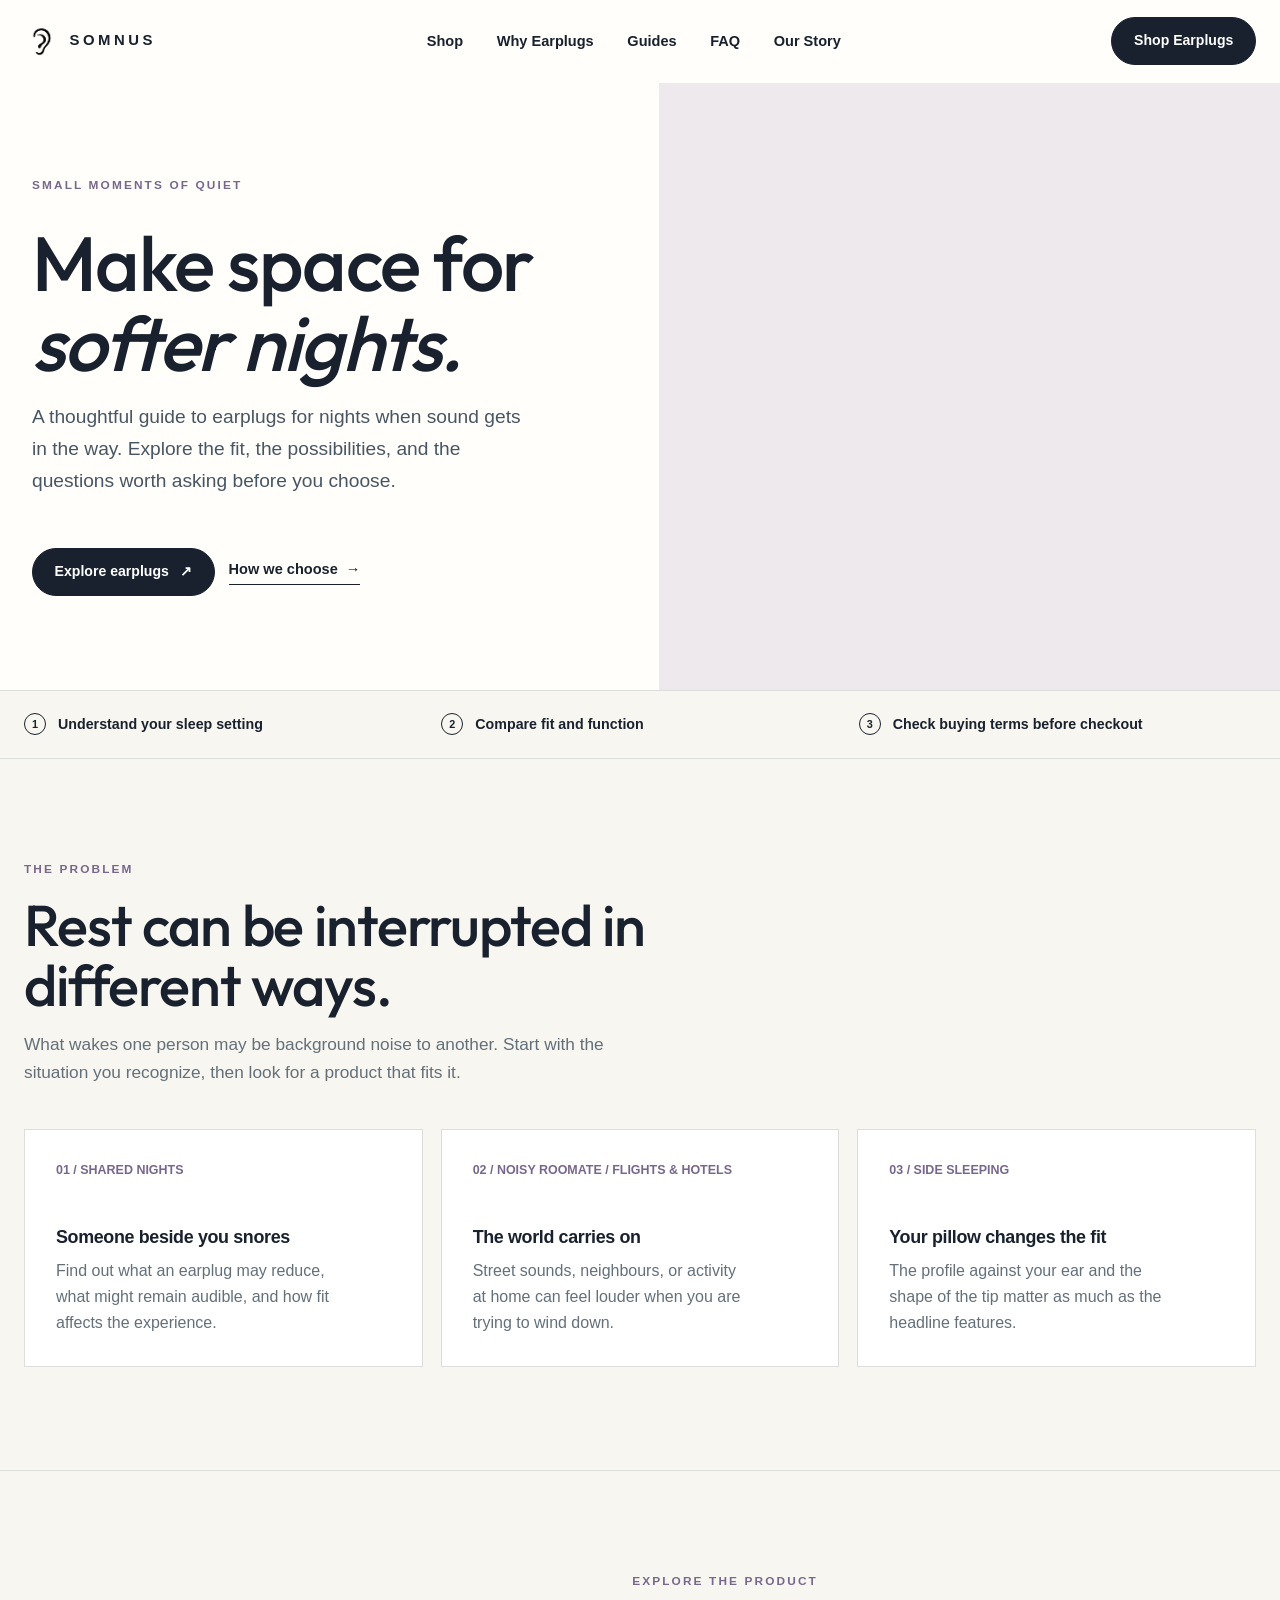
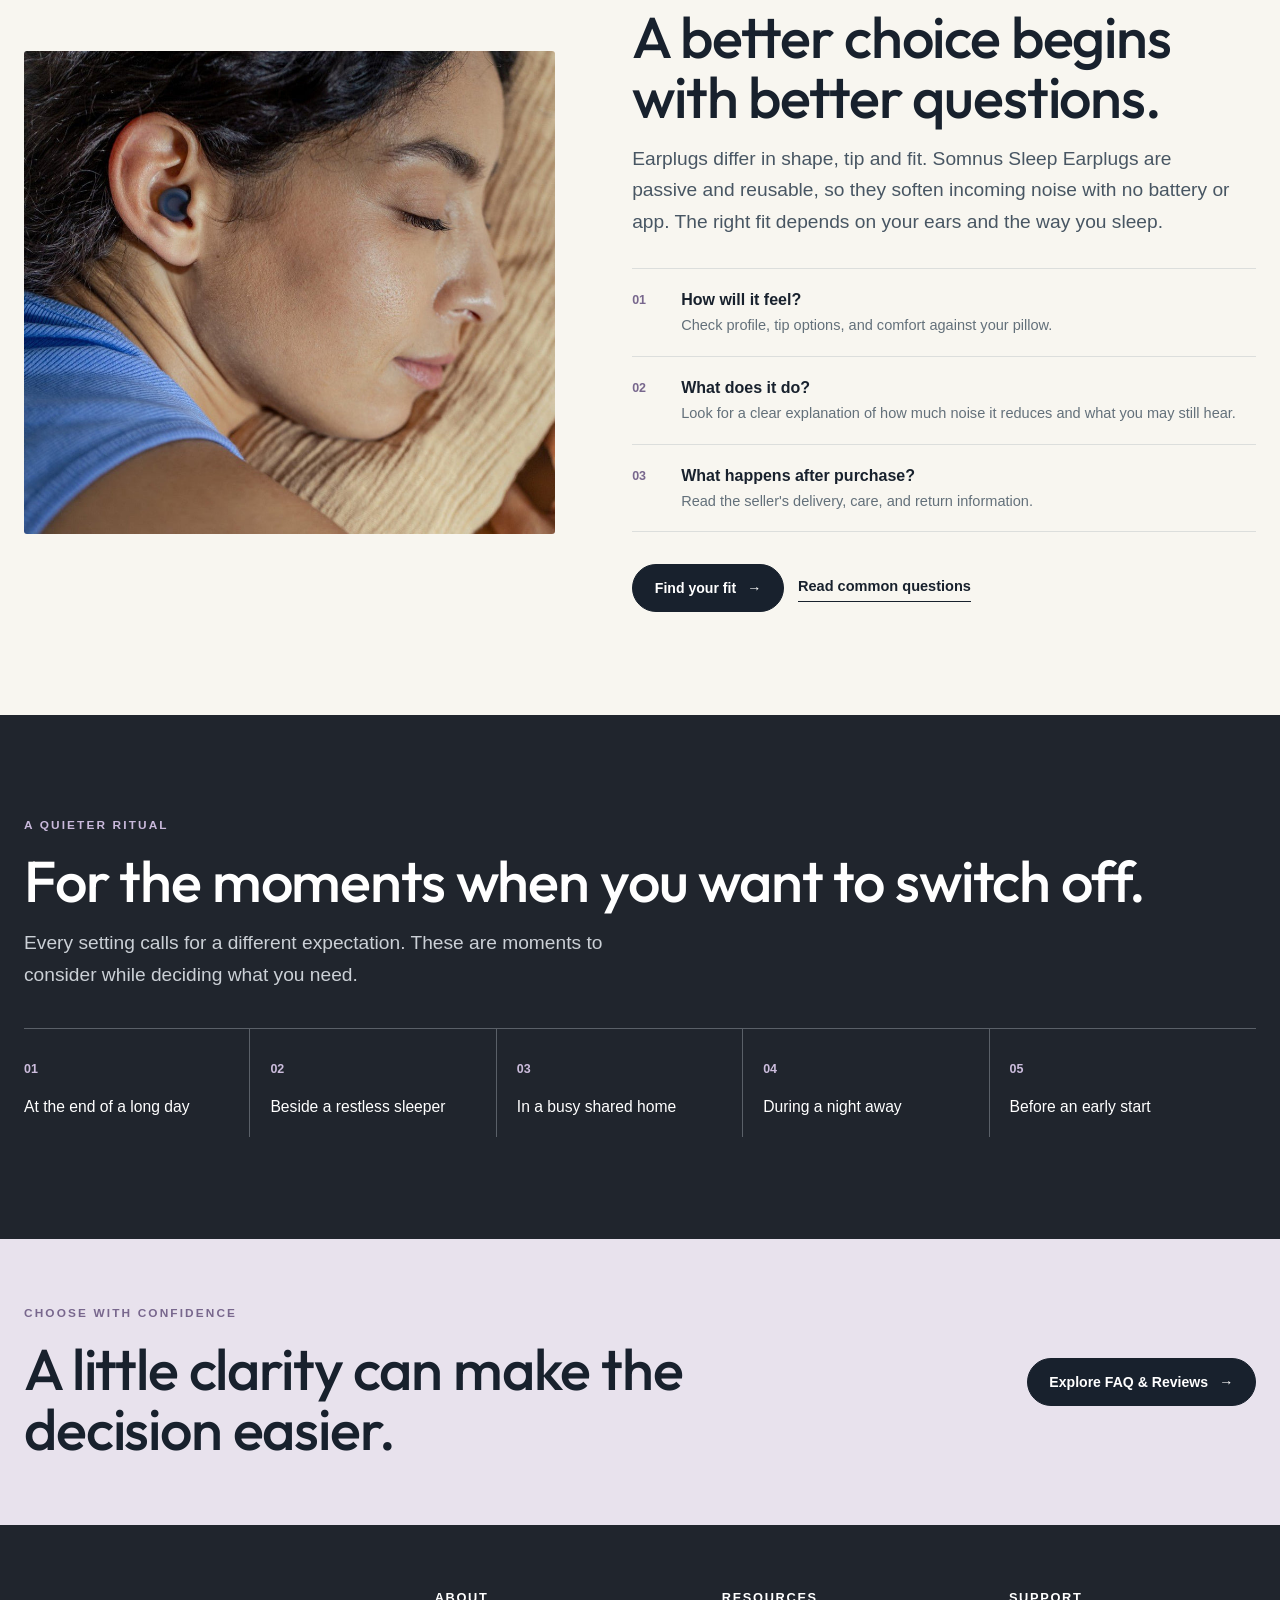
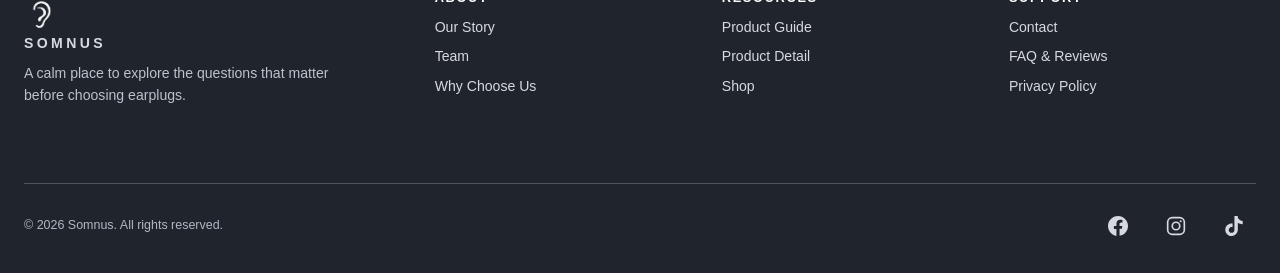
==== commit df082031: "Merge branch 'main' into yeeann" ====
--- a/index.html
+++ b/index.html
@@ -67,7 +67,7 @@
     </section>
     <section class="section thin-rule" id="earplugs" aria-labelledby="product-heading">
       <div class="wrap feature-split">
-        <div class="feature-art"><img src="images/product/dream-black-1.png" loading="lazy" alt="Unbranded earplug concept showing the outer shape and soft ear tips"></div>
+        <div class="feature-art"><img src="images/product/dream-black-3.jpg" loading="lazy" alt="Unbranded earplug concept showing the outer shape and soft ear tips"></div>
         <div>
           <span class="eyebrow">Explore the product</span>
           <h2 id="product-heading">A better choice begins with better questions.</h2>
@@ -77,7 +77,7 @@
             <li><span class="number">02</span><div><strong>What does it do?</strong><p>Look for a clear explanation of how much noise it reduces and what you may still hear.</p></div></li>
             <li><span class="number">03</span><div><strong>What happens after purchase?</strong><p>Read the seller's delivery, care, and return information.</p></div></li>
           </ol>
-          <div class="actions"><a class="button dark" href="why-choose-us.html">Compare your options <span aria-hidden="true">→</span></a><a class="text-link" href="faq-reviews.html">Read common questions</a></div>
+          <div class="actions"><a class="button dark" href="product-guide.html#tip-finder">Find your fit <span aria-hidden="true">→</span></a><a class="text-link" href="faq-reviews.html">Read common questions</a></div>
         </div>
       </div>
     </section>
@@ -120,7 +120,7 @@
         <div>
           <h3>Support</h3>
           <a href="contact.html">Contact</a>
-          <a href="faq-reviews.html">FAQ</a>
+          <a href="faq-reviews.html">FAQ & Reviews</a>
           <a href="privacy-policy.html">Privacy Policy</a>
         </div>
       </div>
--- a/styles/site.css
+++ b/styles/site.css
@@ -33,7 +33,7 @@
 .eyebrow.light { color:#c9b9db; }
 h1,h2,h3,p { margin-top:0; }
 h1,h2,.display { font-family:var(--font-display); font-weight:500; letter-spacing:-.02em; line-height:1.04; }
-h1 { font-size:clamp(3.6rem,6.3vw,6.7rem); margin:.38em 0 .24em; }
+h1 { font-size:clamp(3.2rem,6vw,6rem); margin:.38em 0 .24em; }
 h2 { font-size:clamp(2.8rem,4.5vw,4.8rem); margin:.3em 0 .28em; }
 h3 { font-size:1.12rem; line-height:1.3; margin-bottom:.55rem; letter-spacing:-.02em; }
 .lead { font-size:clamp(1.08rem,1.5vw,1.3rem); line-height:1.65; color:#485663; max-width:600px; }
@@ -78,12 +78,11 @@
 .moment span { color:#ccbddd; font-size:.78rem; font-weight:800; }
 .moment p { color:white; margin:13px 0; font-size:.98rem; }
 .cta-band { background:#e8e2ed; padding:66px 0; }
-.cta-inner { display:flex; align-items:end; justify-content:space-between; gap:30px; }
+.cta-inner { display:flex; align-items:center; justify-content:space-between; gap:30px; }
 .cta-inner h2 { max-width:700px; margin-bottom:0; }
 .page-hero { padding:100px 0 80px; background:var(--paper); }
 .page-hero .lead { max-width:680px; }
 .page-hero .hero-grid { display:grid; grid-template-columns:1.1fr .9fr; gap:60px; align-items:center; }
-.page-hero .hero-grid h1 { font-size:clamp(3.8rem,6vw,6.1rem); }
 .page-image { aspect-ratio:1.12; overflow:hidden; background:#eee9ed; }
 .page-image img { width:100%; height:100%; object-fit:cover; }
 .principles { display:grid; grid-template-columns:repeat(3,1fr); gap:18px; }
@@ -109,7 +108,7 @@
 .fit-callout { background:var(--sage); padding:55px; display:grid; grid-template-columns:1fr 1fr; align-items:center; gap:50px; }
 .fit-callout h2 { font-size:clamp(2.5rem,4vw,4.4rem); }
 .faq-header { padding:90px 0 65px; background:var(--paper); }
-.faq-header h1 { font-size:clamp(3.8rem,6vw,6rem); max-width:900px; }
+.faq-header h1 { max-width:900px; }
 .anchor-nav { display:flex; flex-wrap:wrap; gap:10px; margin-top:35px; }
 .anchor-nav a { display:inline-block; border:1px solid var(--line); border-radius:100px; padding:10px 17px; font-size:.82rem; font-weight:700; text-decoration:none; }
 .anchor-nav a:hover { background:var(--lavender); }
@@ -166,7 +165,6 @@
   .hero,.feature-split,.page-hero .hero-grid,.fit-callout,.faq-layout,.review-panel { grid-template-columns:1fr; }
   .hero-copy { padding:72px 24px 55px; }
   .hero-art { min-height:350px; }
-  h1 { font-size:clamp(3.35rem,13vw,5rem); }
   .trust-inner,.cards-3,.principles,.policy-grid,.editorial,.footer-top { grid-template-columns:1fr; }
   .trust-inner { gap:12px; }
   .scenario { min-height:190px; }
